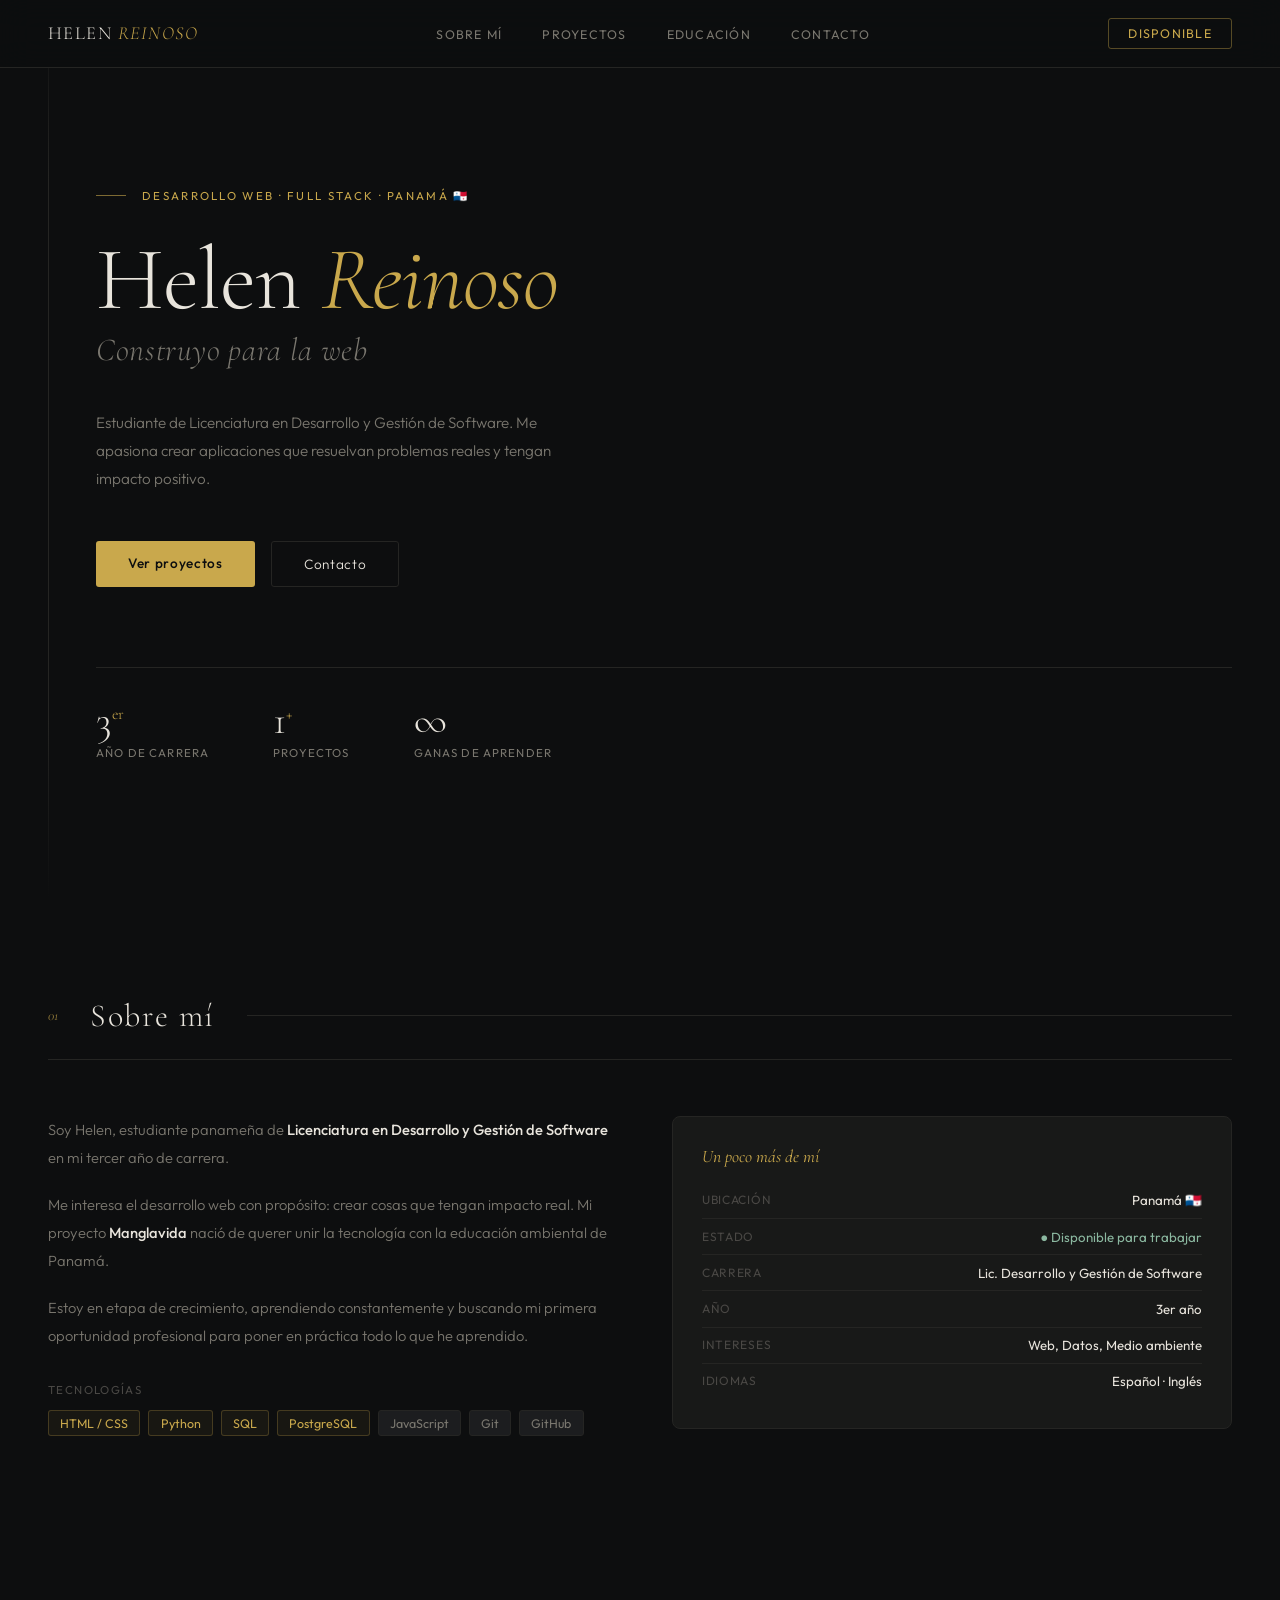
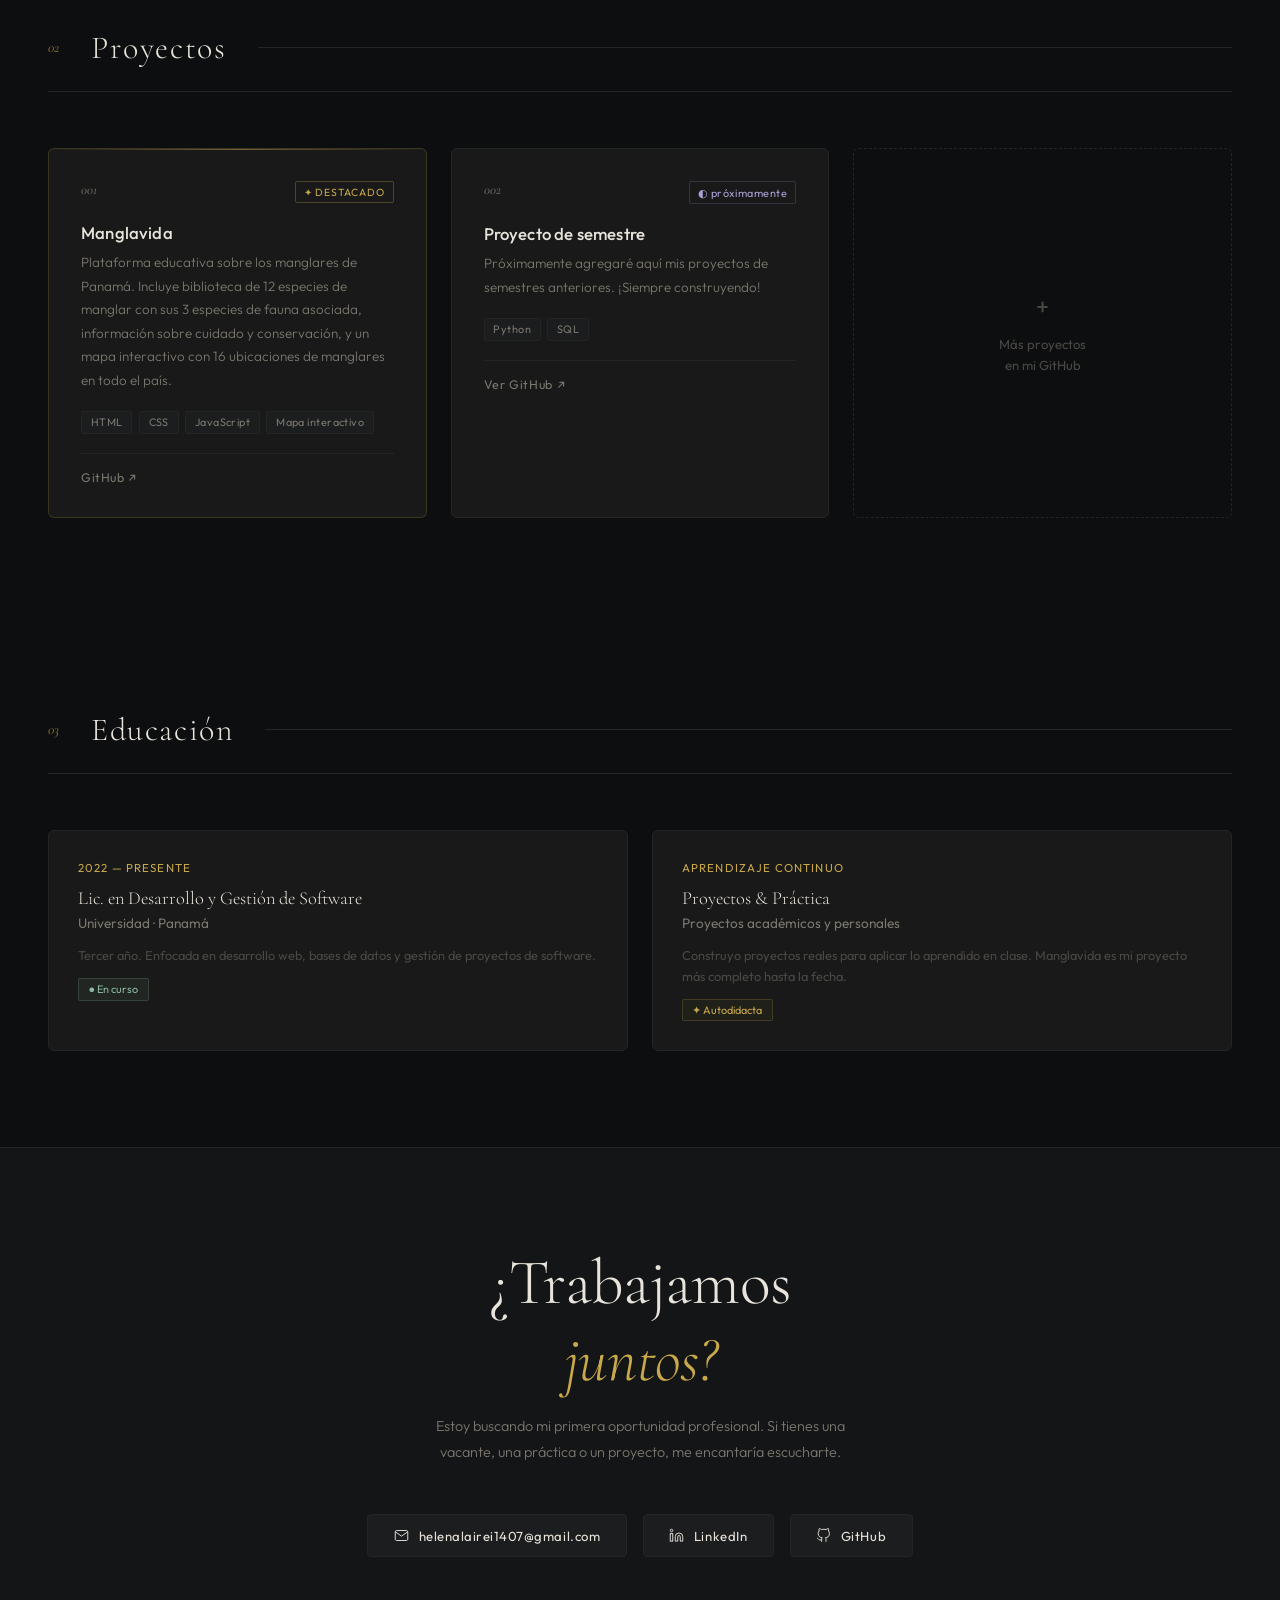
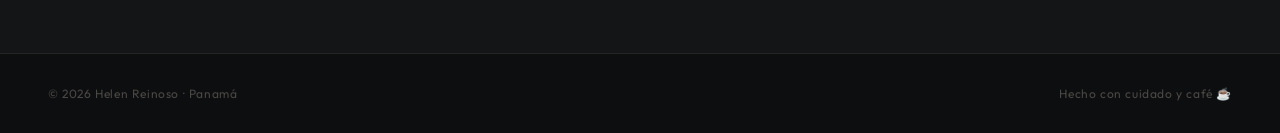
==== index.html @ e3400c65 "Rename Index.html to index.html" ====
<!DOCTYPE html>
<html lang="es">
<head>
<meta charset="UTF-8">
<meta name="viewport" content="width=device-width, initial-scale=1.0">
<title>Helen Reinoso · Dev Full Stack</title>
<meta name="description" content="Portafolio de Helen Reinoso, estudiante de Desarrollo y Gestión de Software en Panamá.">
<link href="https://fonts.googleapis.com/css2?family=Cormorant+Garamond:ital,wght@0,300;0,500;1,300;1,500&family=Outfit:wght@300;400;500&display=swap" rel="stylesheet">
<style>
*{margin:0;padding:0;box-sizing:border-box}
:root{
  --bg:#0d0e0f;--bg2:#141516;--bg3:#1c1d1f;
  --text:#e8e4dc;--muted:#7a776f;--soft:#4a4845;
  --accent:#c9a84c;--accent2:#8bb8a0;--accent3:#a89fd4;
  --border:#252523;--card:#181918;
}
html{scroll-behavior:smooth}
body{font-family:'Outfit',sans-serif;background:var(--bg);color:var(--text);overflow-x:hidden}

/* NAV */
nav{position:fixed;top:0;left:0;right:0;z-index:100;padding:1.1rem 3rem;display:flex;justify-content:space-between;align-items:center;background:rgba(13,14,15,0.92);backdrop-filter:blur(16px);border-bottom:1px solid var(--border)}
.logo{font-family:'Cormorant Garamond',serif;font-size:1.15rem;font-weight:300;letter-spacing:0.08em;text-transform:uppercase;color:var(--text)}
.logo em{font-style:italic;color:var(--accent)}
nav ul{list-style:none;display:flex;gap:2.5rem}
nav ul li a{color:var(--muted);text-decoration:none;font-size:0.78rem;letter-spacing:0.1em;text-transform:uppercase;transition:color 0.2s}
nav ul li a:hover{color:var(--accent)}
.nav-cta{background:transparent;color:var(--accent);padding:0.45rem 1.2rem;border-radius:3px;font-size:0.78rem;font-weight:400;cursor:pointer;border:1px solid rgba(201,168,76,0.4);font-family:'Outfit',sans-serif;transition:all 0.2s;letter-spacing:0.1em;text-transform:uppercase;text-decoration:none}
.nav-cta:hover{background:rgba(201,168,76,0.08);border-color:var(--accent)}

/* HERO */
.hero{min-height:100vh;display:flex;flex-direction:column;justify-content:center;padding:6rem 3rem 3rem;position:relative}
.hero-line{position:absolute;top:0;bottom:0;left:3rem;width:1px;background:linear-gradient(to bottom,transparent,var(--border) 20%,var(--border) 80%,transparent);pointer-events:none}
.hero-content{padding-left:3rem}
.hero-eyebrow{font-size:0.72rem;letter-spacing:0.2em;text-transform:uppercase;color:var(--accent);margin-bottom:2rem;display:flex;align-items:center;gap:1rem;opacity:0;animation:fadeUp 0.8s 0.2s forwards}
.hero-eyebrow::before{content:'';display:inline-block;width:30px;height:1px;background:var(--accent);opacity:0.6}
.hero h1{font-family:'Cormorant Garamond',serif;font-size:clamp(3.5rem,7vw,6rem);font-weight:300;line-height:1;letter-spacing:-0.01em;margin-bottom:0.3rem;opacity:0;animation:fadeUp 0.8s 0.35s forwards}
.hero h1 em{font-style:italic;color:var(--accent)}
.hero-subtitle{font-family:'Cormorant Garamond',serif;font-size:clamp(1.4rem,2.5vw,2rem);font-weight:300;font-style:italic;color:var(--muted);margin-bottom:2.5rem;letter-spacing:0.02em;opacity:0;animation:fadeUp 0.8s 0.5s forwards}
.hero-sub{font-size:0.95rem;color:var(--muted);line-height:1.85;max-width:500px;margin-bottom:3rem;font-weight:300;opacity:0;animation:fadeUp 0.8s 0.65s forwards}
.hero-actions{display:flex;gap:1rem;margin-bottom:5rem;opacity:0;animation:fadeUp 0.8s 0.8s forwards}
.btn-gold{background:var(--accent);color:var(--bg);padding:0.8rem 2rem;border-radius:3px;font-weight:500;cursor:pointer;border:none;font-family:'Outfit',sans-serif;font-size:0.85rem;letter-spacing:0.05em;transition:opacity 0.2s;text-decoration:none;display:inline-block}
.btn-gold:hover{opacity:0.85}
.btn-ghost{background:transparent;color:var(--text);padding:0.8rem 2rem;border-radius:3px;font-weight:300;cursor:pointer;border:1px solid var(--border);font-family:'Outfit',sans-serif;font-size:0.85rem;letter-spacing:0.05em;transition:border-color 0.2s;text-decoration:none;display:inline-block}
.btn-ghost:hover{border-color:var(--muted)}
.hero-stats{display:flex;gap:4rem;padding-top:2rem;border-top:1px solid var(--border);opacity:0;animation:fadeUp 0.8s 0.95s forwards}
.stat-num{font-family:'Cormorant Garamond',serif;font-size:2.5rem;font-weight:300;color:var(--text);line-height:1}
.stat-num sup{font-size:1rem;color:var(--accent)}
.stat-label{font-size:0.72rem;letter-spacing:0.1em;text-transform:uppercase;color:var(--muted);margin-top:0.3rem}

/* SECTIONS */
.section{padding:6rem 3rem}
.sec-header{display:flex;align-items:center;gap:2rem;margin-bottom:3.5rem;padding-bottom:1.5rem;border-bottom:1px solid var(--border)}
.sec-num{font-family:'Cormorant Garamond',serif;font-style:italic;font-size:0.9rem;color:var(--accent);opacity:0.7}
.sec-title{font-family:'Cormorant Garamond',serif;font-size:2rem;font-weight:300;letter-spacing:0.05em}
.sec-line{flex:1;height:1px;background:var(--border)}

/* ABOUT */
.about-grid{display:grid;grid-template-columns:1fr 1fr;gap:4rem;align-items:start}
.about-text{font-size:0.92rem;color:var(--muted);line-height:1.9;font-weight:300}
.about-text p{margin-bottom:1.2rem}
.about-text strong{color:var(--text);font-weight:500}
.skills-section{margin-top:2rem}
.skills-label{font-size:0.72rem;letter-spacing:0.12em;text-transform:uppercase;color:var(--soft);margin-bottom:0.8rem}
.skills-wrap{display:flex;flex-wrap:wrap;gap:0.5rem}
.sk{font-size:0.78rem;padding:0.3rem 0.7rem;background:var(--bg3);border:1px solid var(--border);border-radius:3px;color:var(--muted);transition:all 0.2s;cursor:default}
.sk:hover{border-color:rgba(201,168,76,0.3);color:var(--accent)}
.sk.main{border-color:rgba(201,168,76,0.25);color:var(--accent);background:rgba(201,168,76,0.06)}
.about-card{background:var(--card);border:1px solid var(--border);border-radius:8px;padding:1.8rem}
.about-card-title{font-family:'Cormorant Garamond',serif;font-size:1.1rem;font-style:italic;color:var(--accent);margin-bottom:1rem}
.about-detail{display:flex;justify-content:space-between;padding:0.6rem 0;border-bottom:1px solid var(--border);font-size:0.83rem}
.about-detail:last-child{border-bottom:none}
.about-detail span:first-child{color:var(--soft);font-size:0.75rem;letter-spacing:0.06em;text-transform:uppercase}
.about-detail span:last-child{color:var(--text)}

/* PROJECTS */
.projects-grid{display:grid;grid-template-columns:repeat(auto-fill,minmax(300px,1fr));gap:1.5rem}
.project-card{background:var(--card);border:1px solid var(--border);border-radius:6px;padding:2rem;transition:border-color 0.3s,transform 0.3s;cursor:pointer;position:relative;overflow:hidden}
.project-card::before{content:'';position:absolute;top:0;left:0;right:0;height:1px;background:linear-gradient(90deg,transparent,var(--accent),transparent);opacity:0;transition:opacity 0.3s}
.project-card:hover{border-color:rgba(201,168,76,0.25);transform:translateY(-4px)}
.project-card:hover::before{opacity:1}
.project-card.featured{border-color:rgba(201,168,76,0.2)}
.project-card.featured::before{opacity:0.5}
.pc-header{display:flex;justify-content:space-between;align-items:flex-start;margin-bottom:1.2rem}
.pc-num{font-family:'Cormorant Garamond',serif;font-style:italic;font-size:0.85rem;color:var(--muted)}
.pc-status-live{font-size:0.68rem;color:var(--accent2);letter-spacing:0.05em;padding:0.2rem 0.5rem;border:1px solid rgba(139,184,160,0.2);border-radius:2px}
.pc-status-wip{font-size:0.68rem;color:var(--accent3);letter-spacing:0.05em;padding:0.2rem 0.5rem;border:1px solid rgba(168,159,212,0.2);border-radius:2px}
.pc-featured-badge{font-size:0.65rem;color:var(--accent);letter-spacing:0.08em;text-transform:uppercase;padding:0.2rem 0.5rem;border:1px solid rgba(201,168,76,0.3);border-radius:2px}
.pc-title{font-size:1.05rem;font-weight:500;margin-bottom:0.5rem;letter-spacing:0.01em}
.pc-desc{font-size:0.84rem;color:var(--muted);line-height:1.75;margin-bottom:1.2rem;font-weight:300}
.pc-tech{display:flex;flex-wrap:wrap;gap:0.4rem;margin-bottom:1.2rem}
.pc-badge{font-size:0.68rem;padding:0.2rem 0.55rem;background:var(--bg3);border:1px solid var(--border);border-radius:2px;color:var(--muted);letter-spacing:0.04em}
.pc-links{display:flex;gap:1.2rem;padding-top:1rem;border-top:1px solid var(--border)}
.pc-link{font-size:0.78rem;color:var(--muted);text-decoration:none;letter-spacing:0.05em;transition:color 0.2s}
.pc-link:hover{color:var(--accent)}
.add-project{background:transparent;border:1px dashed var(--border);border-radius:6px;padding:2rem;display:flex;flex-direction:column;align-items:center;justify-content:center;gap:0.8rem;cursor:pointer;transition:border-color 0.3s;min-height:200px}
.add-project:hover{border-color:rgba(201,168,76,0.3)}
.add-icon{font-size:1.5rem;color:var(--soft)}
.add-text{font-size:0.82rem;color:var(--soft);text-align:center;line-height:1.6}

/* EDUCATION */
.edu-grid{display:grid;grid-template-columns:1fr 1fr;gap:1.5rem}
.edu-card{background:var(--card);border:1px solid var(--border);border-radius:6px;padding:1.8rem}
.edu-period{font-size:0.72rem;letter-spacing:0.1em;text-transform:uppercase;color:var(--accent);margin-bottom:0.8rem}
.edu-degree{font-family:'Cormorant Garamond',serif;font-size:1.15rem;font-weight:300;margin-bottom:0.3rem}
.edu-school{font-size:0.85rem;color:var(--muted);margin-bottom:0.8rem}
.edu-detail{font-size:0.8rem;color:var(--soft);line-height:1.6}
.edu-badge{display:inline-block;font-size:0.68rem;padding:0.2rem 0.6rem;background:rgba(139,184,160,0.08);border:1px solid rgba(139,184,160,0.2);border-radius:2px;color:var(--accent2);margin-top:0.8rem}

/* CONTACT */
.contact-section{background:var(--bg2);border-top:1px solid var(--border);padding:6rem 3rem;text-align:center}
.contact-title{font-family:'Cormorant Garamond',serif;font-size:clamp(2.5rem,5vw,4rem);font-weight:300;margin-bottom:1rem;letter-spacing:-0.01em}
.contact-title em{font-style:italic;color:var(--accent)}
.contact-sub{color:var(--muted);font-size:0.9rem;line-height:1.8;max-width:420px;margin:0 auto 3rem;font-weight:300}
.contact-links{display:flex;justify-content:center;gap:1rem;flex-wrap:wrap}
.contact-link{display:flex;align-items:center;gap:0.6rem;padding:0.8rem 1.6rem;background:var(--bg3);border:1px solid var(--border);border-radius:4px;color:var(--text);text-decoration:none;font-size:0.82rem;letter-spacing:0.04em;transition:border-color 0.2s,color 0.2s}
.contact-link:hover{border-color:rgba(201,168,76,0.3);color:var(--accent)}
.contact-link svg{width:15px;height:15px;flex-shrink:0}

footer{padding:2rem 3rem;display:flex;justify-content:space-between;align-items:center;border-top:1px solid var(--border)}
footer p{font-size:0.75rem;color:var(--soft);letter-spacing:0.05em}

/* ANIMATIONS */
@keyframes fadeUp{from{opacity:0;transform:translateY(18px)}to{opacity:1;transform:translateY(0)}}
.reveal{opacity:0;transform:translateY(20px);transition:opacity 0.7s ease,transform 0.7s ease}
.reveal.visible{opacity:1;transform:translateY(0)}

/* RESPONSIVE */
@media(max-width:768px){
  nav{padding:1rem 1.5rem}
  nav ul{display:none}
  .hero{padding:5rem 1.5rem 2rem}
  .hero-content{padding-left:1.5rem}
  .hero-line{left:1.5rem}
  .hero-stats{gap:2rem}
  .section{padding:4rem 1.5rem}
  .about-grid,.edu-grid{grid-template-columns:1fr}
  .contact-section{padding:4rem 1.5rem}
  footer{padding:1.5rem;flex-direction:column;gap:0.5rem;text-align:center}
}
</style>
</head>
<body>

<nav>
  <div class="logo">Helen <em>Reinoso</em></div>
  <ul>
    <li><a href="#sobre-mi">Sobre mí</a></li>
    <li><a href="#proyectos">Proyectos</a></li>
    <li><a href="#educacion">Educación</a></li>
    <li><a href="#contacto">Contacto</a></li>
  </ul>
  <a class="nav-cta" href="mailto:helenalairei1407@gmail.com">Disponible</a>
</nav>

<!-- HERO -->
<section class="hero" id="inicio">
  <div class="hero-line"></div>
  <div class="hero-content">
    <div class="hero-eyebrow">Desarrollo Web · Full Stack · Panamá 🇵🇦</div>
    <h1>Helen <em>Reinoso</em></h1>
    <div class="hero-subtitle">Construyo para la web</div>
    <p class="hero-sub">Estudiante de Licenciatura en Desarrollo y Gestión de Software. Me apasiona crear aplicaciones que resuelvan problemas reales y tengan impacto positivo.</p>
    <div class="hero-actions">
      <a class="btn-gold" href="#proyectos">Ver proyectos</a>
      <a class="btn-ghost" href="#contacto">Contacto</a>
    </div>
    <div class="hero-stats">
      <div><div class="stat-num">3<sup>er</sup></div><div class="stat-label">Año de carrera</div></div>
      <div><div class="stat-num">1<sup>+</sup></div><div class="stat-label">Proyectos</div></div>
      <div><div class="stat-num">∞</div><div class="stat-label">Ganas de aprender</div></div>
    </div>
  </div>
</section>

<!-- SOBRE MÍ -->
<section class="section" id="sobre-mi">
  <div class="sec-header reveal">
    <span class="sec-num">01</span>
    <h2 class="sec-title">Sobre mí</h2>
    <div class="sec-line"></div>
  </div>
  <div class="about-grid reveal">
    <div>
      <div class="about-text">
        <p>Soy Helen, estudiante panameña de <strong>Licenciatura en Desarrollo y Gestión de Software</strong> en mi tercer año de carrera.</p>
        <p>Me interesa el desarrollo web con propósito: crear cosas que tengan impacto real. Mi proyecto <strong>Manglavida</strong> nació de querer unir la tecnología con la educación ambiental de Panamá.</p>
        <p>Estoy en etapa de crecimiento, aprendiendo constantemente y buscando mi primera oportunidad profesional para poner en práctica todo lo que he aprendido.</p>
      </div>
      <div class="skills-section">
        <div class="skills-label">Tecnologías</div>
        <div class="skills-wrap">
          <span class="sk main">HTML / CSS</span>
          <span class="sk main">Python</span>
          <span class="sk main">SQL</span>
          <span class="sk main">PostgreSQL</span>
          <span class="sk">JavaScript</span>
          <span class="sk">Git</span>
          <span class="sk">GitHub</span>
        </div>
      </div>
    </div>
    <div class="about-card">
      <div class="about-card-title">Un poco más de mí</div>
      <div class="about-detail">
        <span>Ubicación</span>
        <span>Panamá 🇵🇦</span>
      </div>
      <div class="about-detail">
        <span>Estado</span>
        <span style="color:var(--accent2)">● Disponible para trabajar</span>
      </div>
      <div class="about-detail">
        <span>Carrera</span>
        <span>Lic. Desarrollo y Gestión de Software</span>
      </div>
      <div class="about-detail">
        <span>Año</span>
        <span>3er año</span>
      </div>
      <div class="about-detail">
        <span>Intereses</span>
        <span>Web, Datos, Medio ambiente</span>
      </div>
      <div class="about-detail">
        <span>Idiomas</span>
        <span>Español · Inglés</span>
      </div>
    </div>
  </div>
</section>

<!-- PROYECTOS -->
<section class="section" id="proyectos">
  <div class="sec-header reveal">
    <span class="sec-num">02</span>
    <h2 class="sec-title">Proyectos</h2>
    <div class="sec-line"></div>
  </div>
  <div class="projects-grid">

    <!-- MANGLAVIDA -->
    <div class="project-card featured reveal">
      <div class="pc-header">
        <span class="pc-num">001</span>
        <span class="pc-featured-badge">✦ destacado</span>
      </div>
      <div class="pc-title">Manglavida</div>
      <div class="pc-desc">Plataforma educativa sobre los manglares de Panamá. Incluye biblioteca de 12 especies de manglar con sus 3 especies de fauna asociada, información sobre cuidado y conservación, y un mapa interactivo con 16 ubicaciones de manglares en todo el país.</div>
      <div class="pc-tech">
        <span class="pc-badge">HTML</span>
        <span class="pc-badge">CSS</span>
        <span class="pc-badge">JavaScript</span>
        <span class="pc-badge">Mapa interactivo</span>
      </div>
      <div class="pc-links">
        <a class="pc-link" href="https://github.com/Helen-Reinoso" target="_blank">GitHub ↗</a>
        <!-- Cuando subas el proyecto, agrega el link aquí: -->
        <!-- <a class="pc-link" href="https://helen-reinoso.github.io/manglavida" target="_blank">Ver proyecto ↗</a> -->
      </div>
    </div>

    <!-- PLACEHOLDER PROYECTOS SEMESTRES ANTERIORES -->
    <div class="project-card reveal">
      <div class="pc-header">
        <span class="pc-num">002</span>
        <span class="pc-status-wip">◐ próximamente</span>
      </div>
      <div class="pc-title">Proyecto de semestre</div>
      <div class="pc-desc">Próximamente agregaré aquí mis proyectos de semestres anteriores. ¡Siempre construyendo!</div>
      <div class="pc-tech">
        <span class="pc-badge">Python</span>
        <span class="pc-badge">SQL</span>
      </div>
      <div class="pc-links">
        <a class="pc-link" href="https://github.com/Helen-Reinoso" target="_blank">Ver GitHub ↗</a>
      </div>
    </div>

    <!-- AGREGAR MÁS -->
    <div class="add-project reveal" onclick="window.open('https://github.com/Helen-Reinoso','_blank')">
      <div class="add-icon">+</div>
      <div class="add-text">Más proyectos<br>en mi GitHub</div>
    </div>

  </div>
</section>

<!-- EDUCACIÓN -->
<section class="section" id="educacion">
  <div class="sec-header reveal">
    <span class="sec-num">03</span>
    <h2 class="sec-title">Educación</h2>
    <div class="sec-line"></div>
  </div>
  <div class="edu-grid reveal">
    <div class="edu-card">
      <div class="edu-period">2022 — Presente</div>
      <div class="edu-degree">Lic. en Desarrollo y Gestión de Software</div>
      <div class="edu-school">Universidad · Panamá</div>
      <div class="edu-detail">Tercer año. Enfocada en desarrollo web, bases de datos y gestión de proyectos de software.</div>
      <div class="edu-badge">● En curso</div>
    </div>
    <div class="edu-card">
      <div class="edu-period">Aprendizaje continuo</div>
      <div class="edu-degree">Proyectos & Práctica</div>
      <div class="edu-school">Proyectos académicos y personales</div>
      <div class="edu-detail">Construyo proyectos reales para aplicar lo aprendido en clase. Manglavida es mi proyecto más completo hasta la fecha.</div>
      <div class="edu-badge" style="border-color:rgba(201,168,76,0.2);color:var(--accent);background:rgba(201,168,76,0.05)">✦ Autodidacta</div>
    </div>
  </div>
</section>

<!-- CONTACTO -->
<section class="contact-section" id="contacto">
  <h2 class="contact-title reveal">¿Trabajamos<br><em>juntos?</em></h2>
  <p class="contact-sub reveal">Estoy buscando mi primera oportunidad profesional. Si tienes una vacante, una práctica o un proyecto, me encantaría escucharte.</p>
  <div class="contact-links reveal">
    <a class="contact-link" href="mailto:helenalairei1407@gmail.com">
      <svg viewBox="0 0 24 24" fill="none" stroke="currentColor" stroke-width="1.5"><path d="M4 4h16c1.1 0 2 .9 2 2v12c0 1.1-.9 2-2 2H4c-1.1 0-2-.9-2-2V6c0-1.1.9-2 2-2z"/><polyline points="22,6 12,13 2,6"/></svg>
      helenalairei1407@gmail.com
    </a>
    <a class="contact-link" href="https://linkedin.com/in/helen-reinoso" target="_blank">
      <svg viewBox="0 0 24 24" fill="none" stroke="currentColor" stroke-width="1.5"><path d="M16 8a6 6 0 0 1 6 6v7h-4v-7a2 2 0 0 0-2-2 2 2 0 0 0-2 2v7h-4v-7a6 6 0 0 1 6-6z"/><rect x="2" y="9" width="4" height="12"/><circle cx="4" cy="4" r="2"/></svg>
      LinkedIn
    </a>
    <a class="contact-link" href="https://github.com/Helen-Reinoso" target="_blank">
      <svg viewBox="0 0 24 24" fill="none" stroke="currentColor" stroke-width="1.5"><path d="M9 19c-5 1.5-5-2.5-7-3m14 6v-3.87a3.37 3.37 0 0 0-.94-2.61c3.14-.35 6.44-1.54 6.44-7A5.44 5.44 0 0 0 20 4.77 5.07 5.07 0 0 0 19.91 1S18.73.65 16 2.48a13.38 13.38 0 0 0-7 0C6.27.65 5.09 1 5.09 1A5.07 5.07 0 0 0 5 4.77a5.44 5.44 0 0 0-1.5 3.78c0 5.42 3.3 6.61 6.44 7A3.37 3.37 0 0 0 9 18.13V22"/></svg>
      GitHub
    </a>
  </div>
</section>

<footer>
  <p>© 2026 Helen Reinoso · Panamá</p>
  <p>Hecho con cuidado y café ☕</p>
</footer>

<script>
const obs = new IntersectionObserver(entries => {
  entries.forEach(e => { if(e.isIntersecting){ e.target.classList.add('visible'); obs.unobserve(e.target); }});
}, {threshold:0.12});
document.querySelectorAll('.reveal').forEach(el => obs.observe(el));
</script>
</body>
</html>
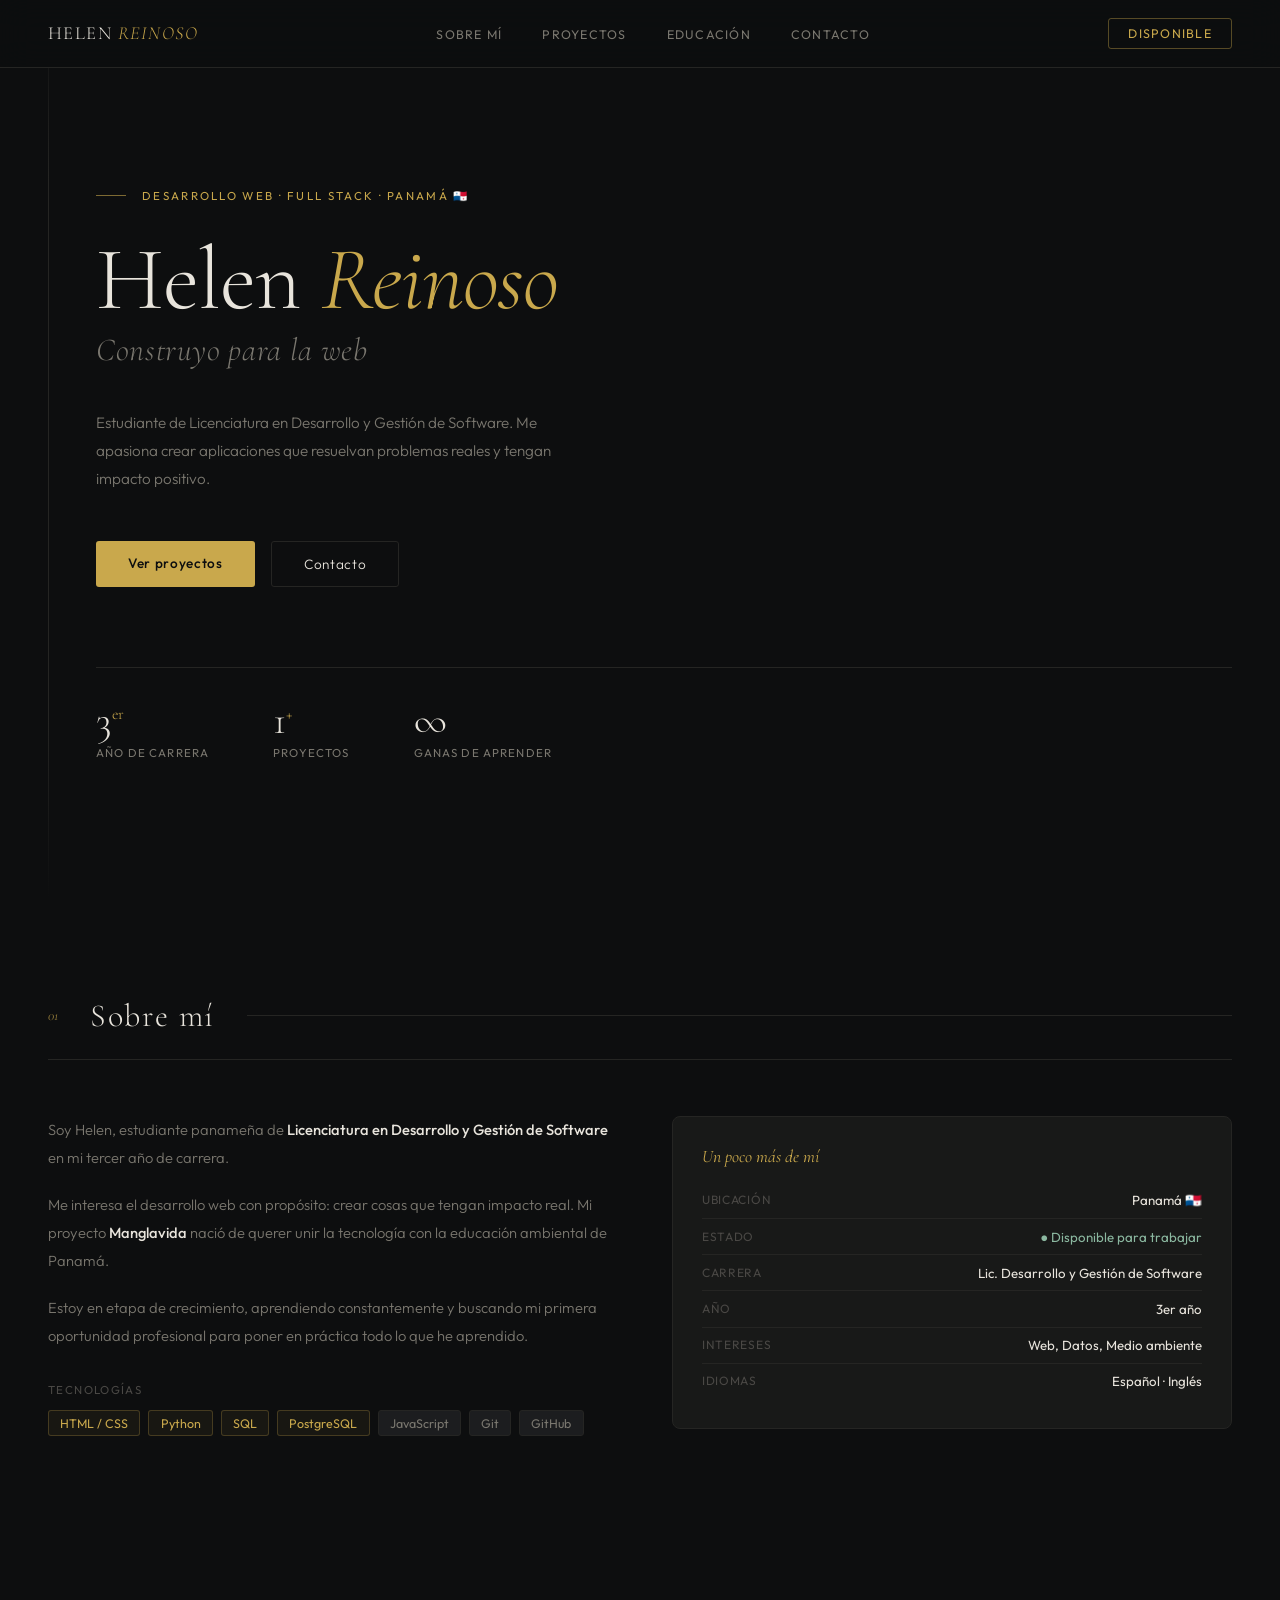
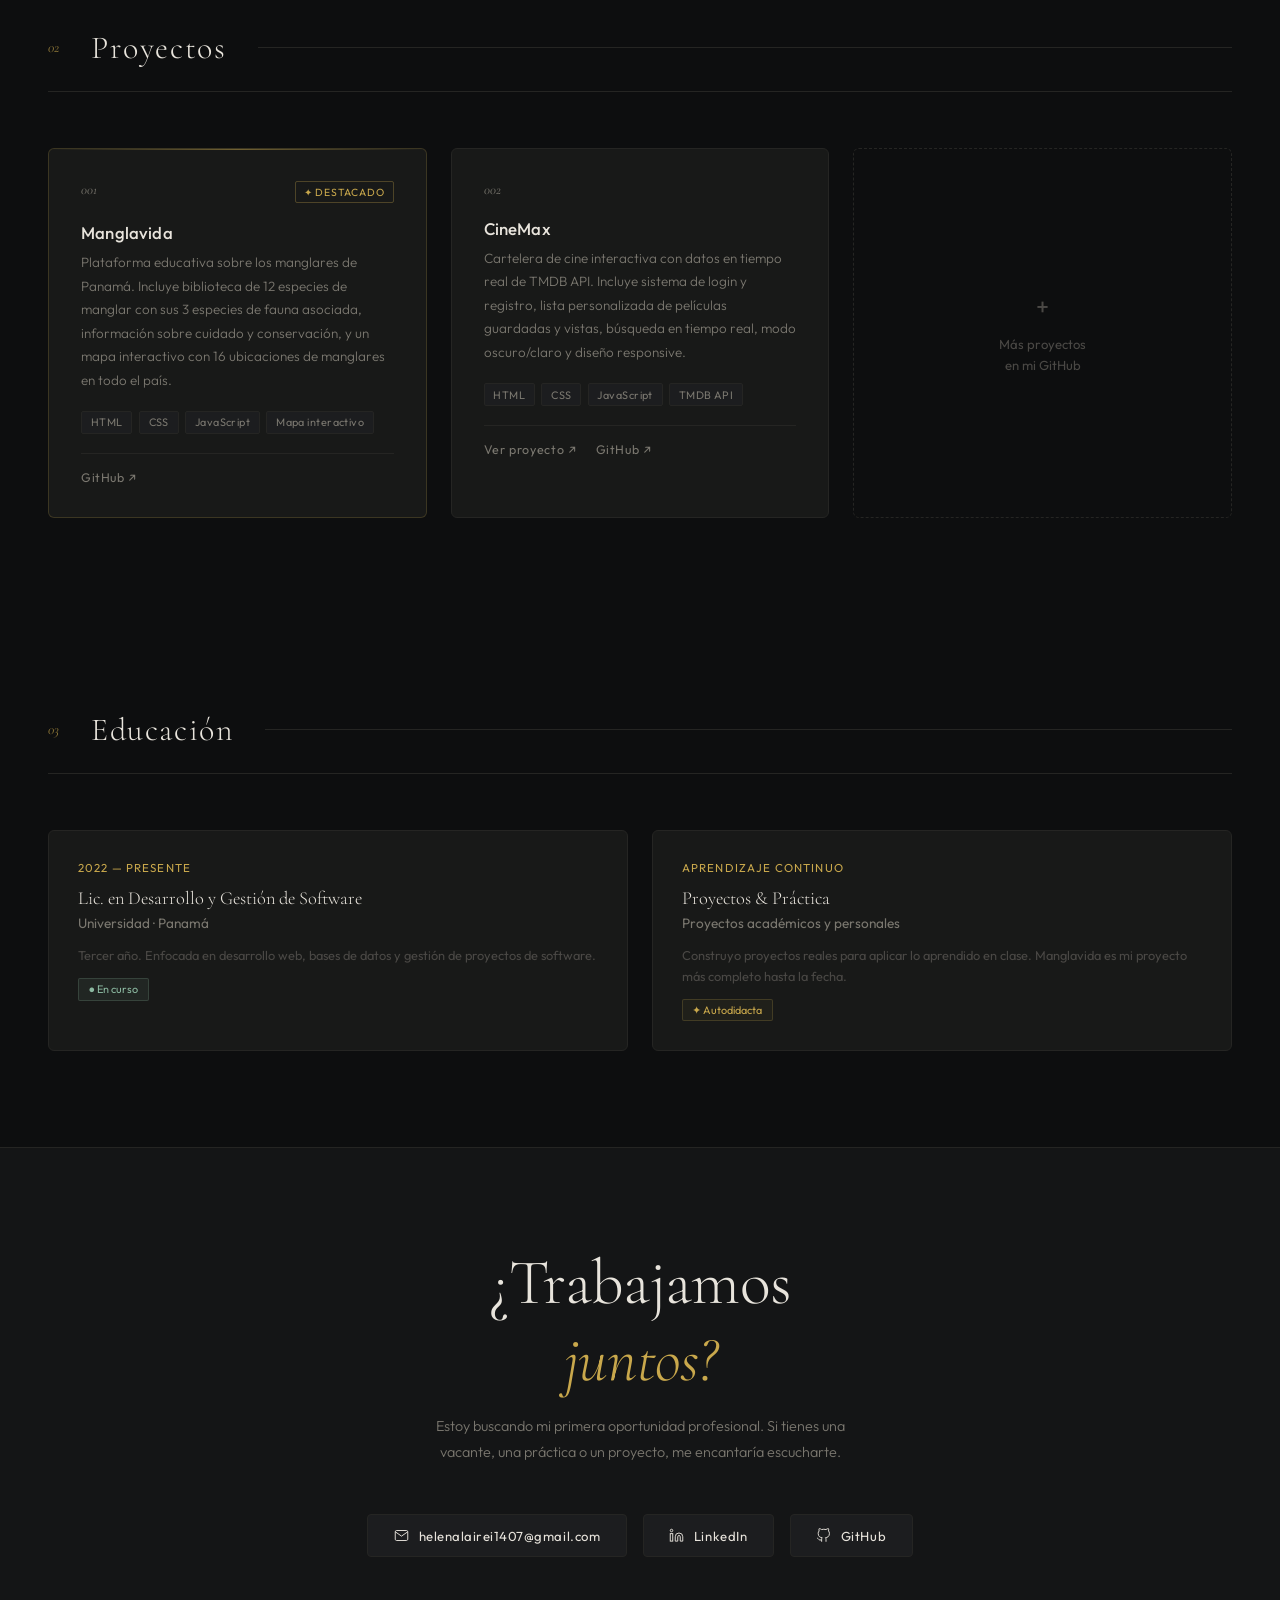
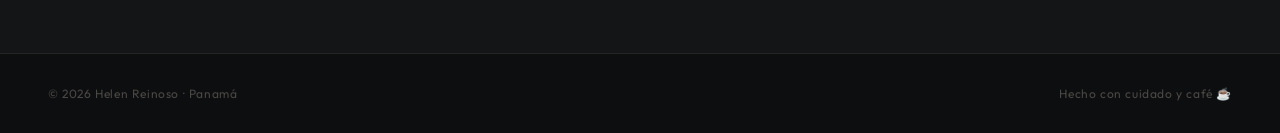
==== commit 45d7fc1d: "Agregue cartelera" ====
--- a/index.html
+++ b/index.html
@@ -253,28 +253,28 @@
         <span class="pc-badge">Mapa interactivo</span>
       </div>
       <div class="pc-links">
-        <a class="pc-link" href="https://github.com/Helen-Reinoso" target="_blank">GitHub ↗</a>
-        <!-- Cuando subas el proyecto, agrega el link aquí: -->
-        <!-- <a class="pc-link" href="https://helen-reinoso.github.io/manglavida" target="_blank">Ver proyecto ↗</a> -->
-      </div>
-    </div>
-
-    <!-- PLACEHOLDER PROYECTOS SEMESTRES ANTERIORES -->
+         <a class="pc-link" href="https://helen-reinoso.github.io/Manglavida/" target="_blank">GitHub ↗</a>
+      </div>
+    </div>
+
+    <!-- Cartelera -->
     <div class="project-card reveal">
-      <div class="pc-header">
-        <span class="pc-num">002</span>
-        <span class="pc-status-wip">◐ próximamente</span>
-      </div>
-      <div class="pc-title">Proyecto de semestre</div>
-      <div class="pc-desc">Próximamente agregaré aquí mis proyectos de semestres anteriores. ¡Siempre construyendo!</div>
-      <div class="pc-tech">
-        <span class="pc-badge">Python</span>
-        <span class="pc-badge">SQL</span>
-      </div>
-      <div class="pc-links">
-        <a class="pc-link" href="https://github.com/Helen-Reinoso" target="_blank">Ver GitHub ↗</a>
-      </div>
-    </div>
+  <div class="pc-header">
+    <span class="pc-num">002</span>
+  </div>
+  <div class="pc-title">CineMax</div>
+  <div class="pc-desc">Cartelera de cine interactiva con datos en tiempo real de TMDB API. Incluye sistema de login y registro, lista personalizada de películas guardadas y vistas, búsqueda en tiempo real, modo oscuro/claro y diseño responsive.</div>
+  <div class="pc-tech">
+    <span class="pc-badge">HTML</span>
+    <span class="pc-badge">CSS</span>
+    <span class="pc-badge">JavaScript</span>
+    <span class="pc-badge">TMDB API</span>
+  </div>
+  <div class="pc-links">
+    <a class="pc-link" href="https://helen-reinoso.github.io/Cartelera/" target="_blank">Ver proyecto ↗</a>
+    <a class="pc-link" href="https://github.com/Helen-Reinoso/Cartelera/" target="_blank">GitHub ↗</a>
+  </div>
+</div>
 
     <!-- AGREGAR MÁS -->
     <div class="add-project reveal" onclick="window.open('https://github.com/Helen-Reinoso','_blank')">
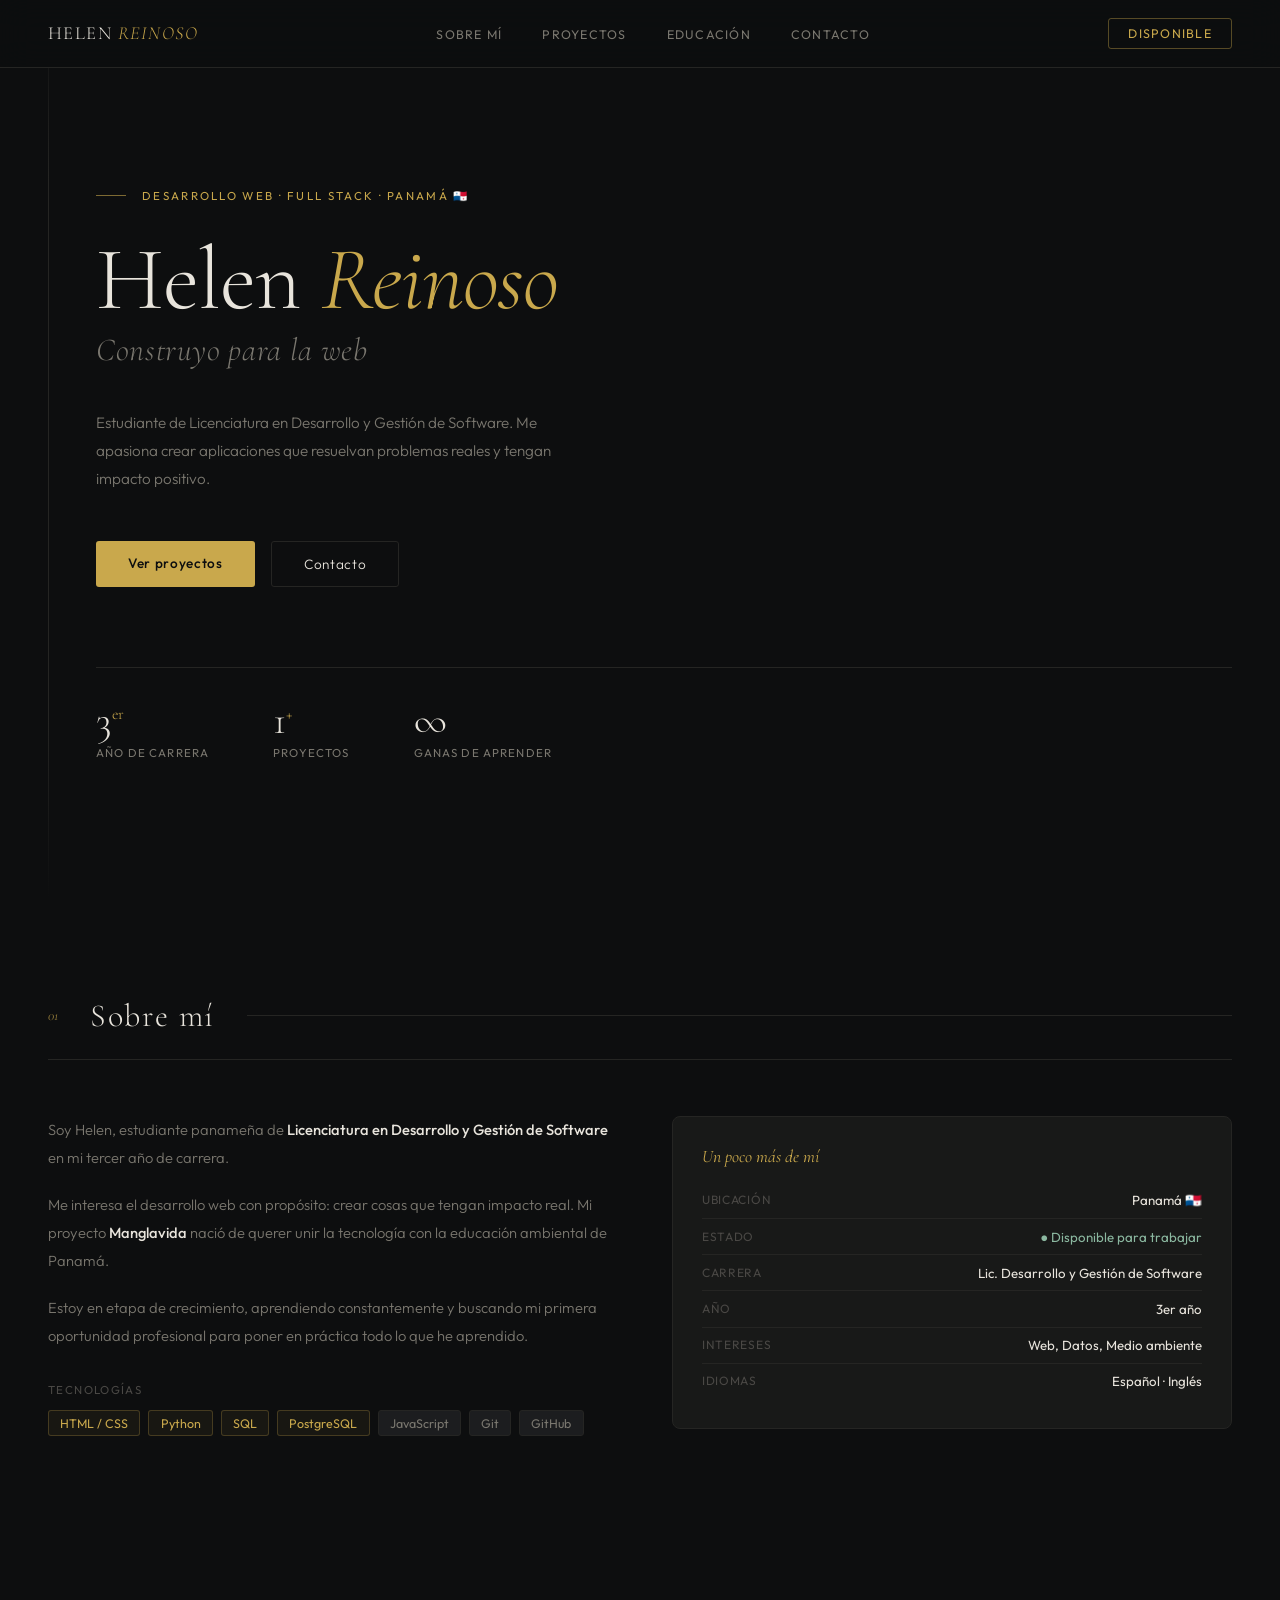
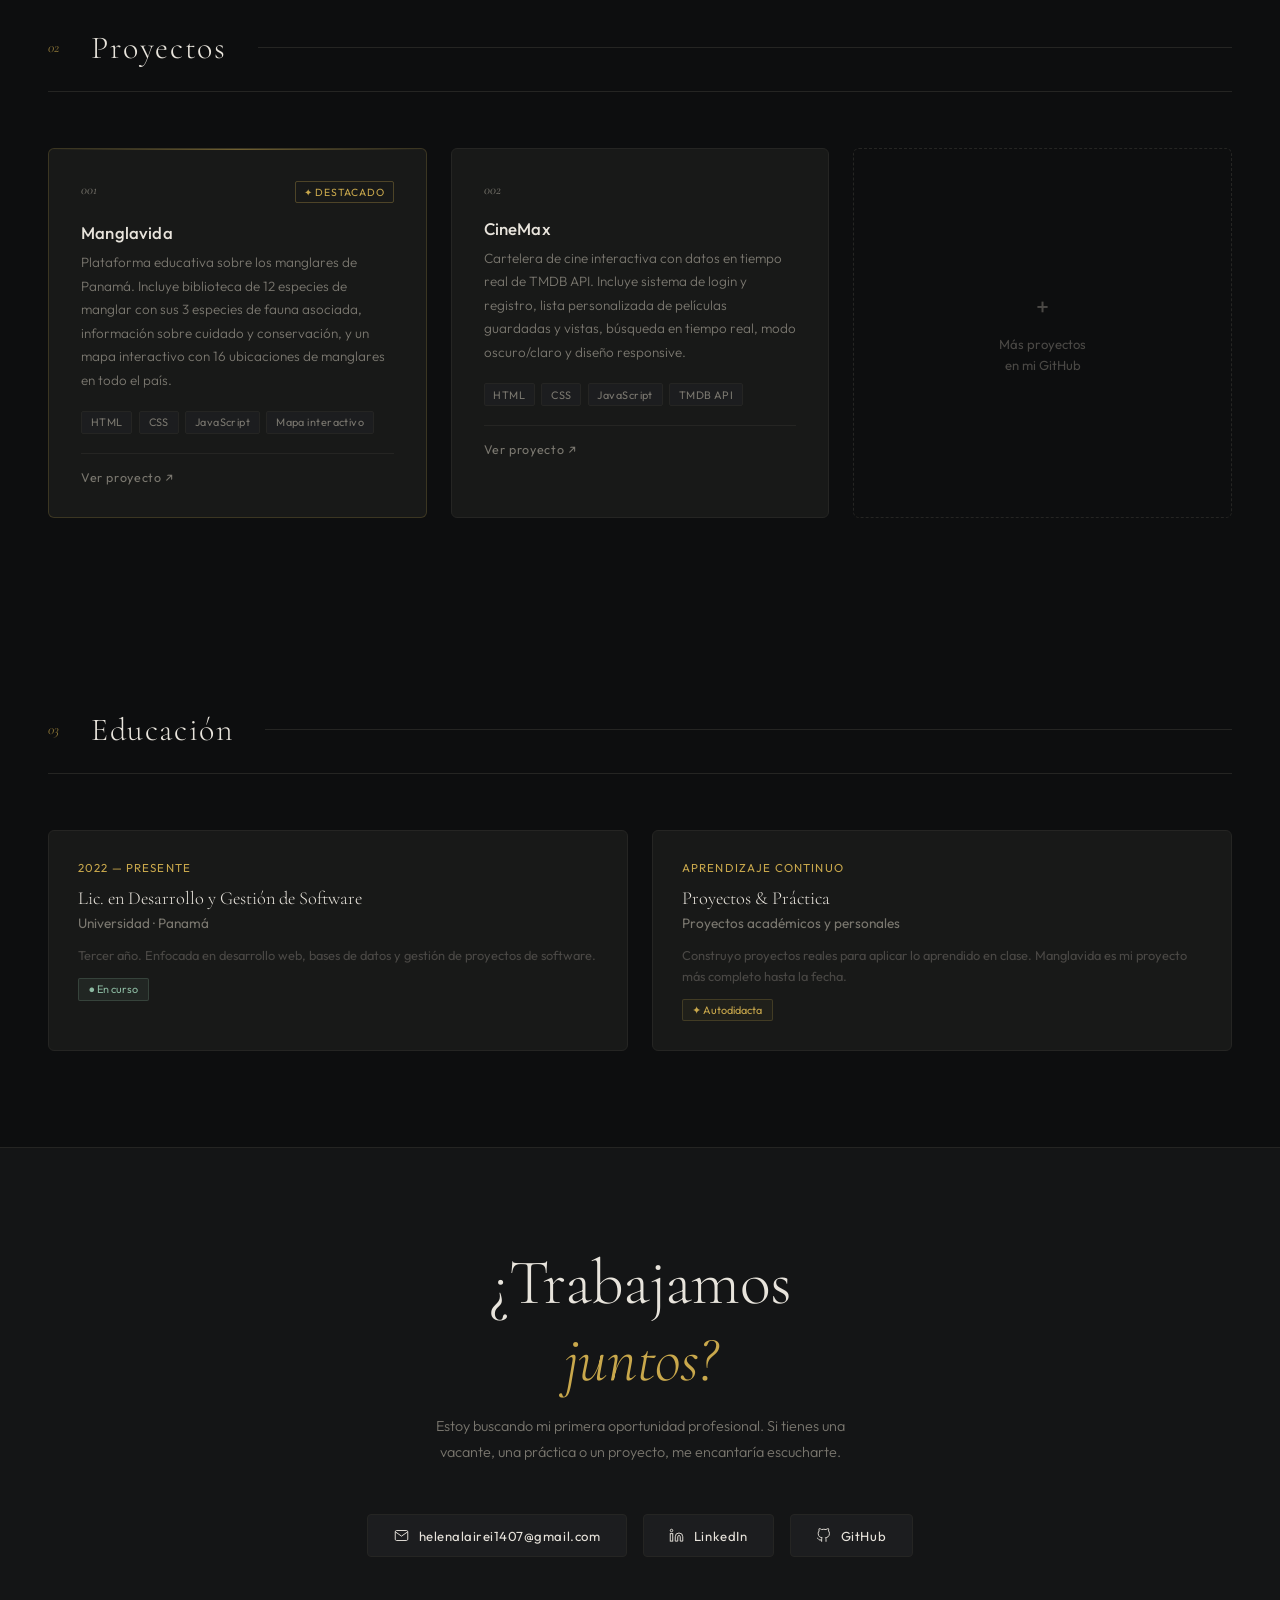
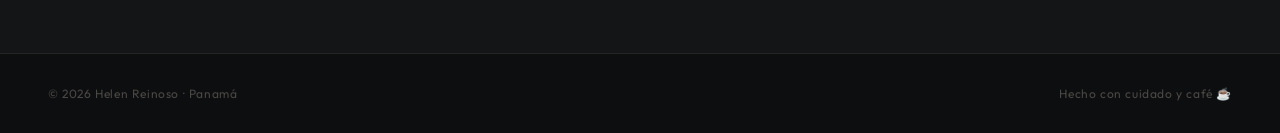
==== commit 9075803e: "Update index.html" ====
--- a/index.html
+++ b/index.html
@@ -253,7 +253,7 @@
         <span class="pc-badge">Mapa interactivo</span>
       </div>
       <div class="pc-links">
-         <a class="pc-link" href="https://helen-reinoso.github.io/Manglavida/" target="_blank">GitHub ↗</a>
+         <a class="pc-link" href="https://helen-reinoso.github.io/Manglavida/" target="_blank">Ver proyecto ↗</a>
       </div>
     </div>
 
@@ -272,7 +272,6 @@
   </div>
   <div class="pc-links">
     <a class="pc-link" href="https://helen-reinoso.github.io/Cartelera/" target="_blank">Ver proyecto ↗</a>
-    <a class="pc-link" href="https://github.com/Helen-Reinoso/Cartelera/" target="_blank">GitHub ↗</a>
   </div>
 </div>
 
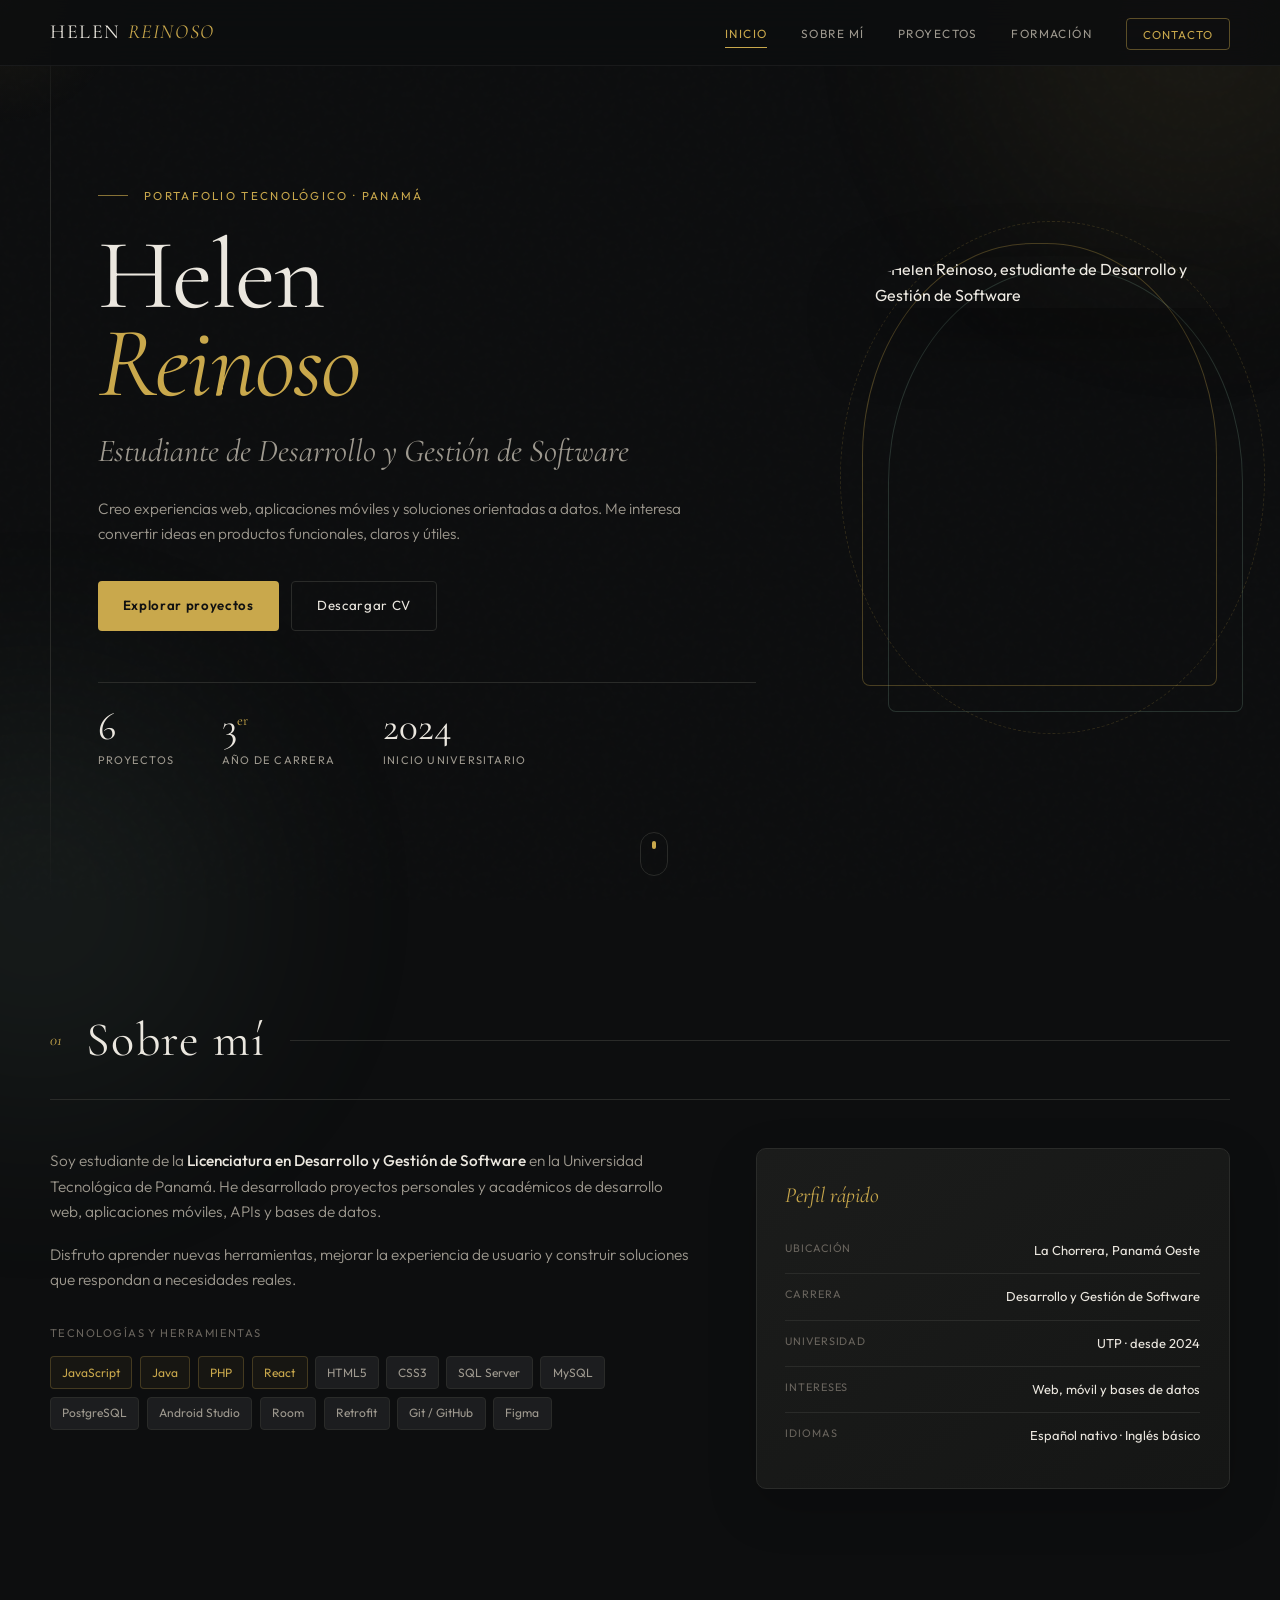
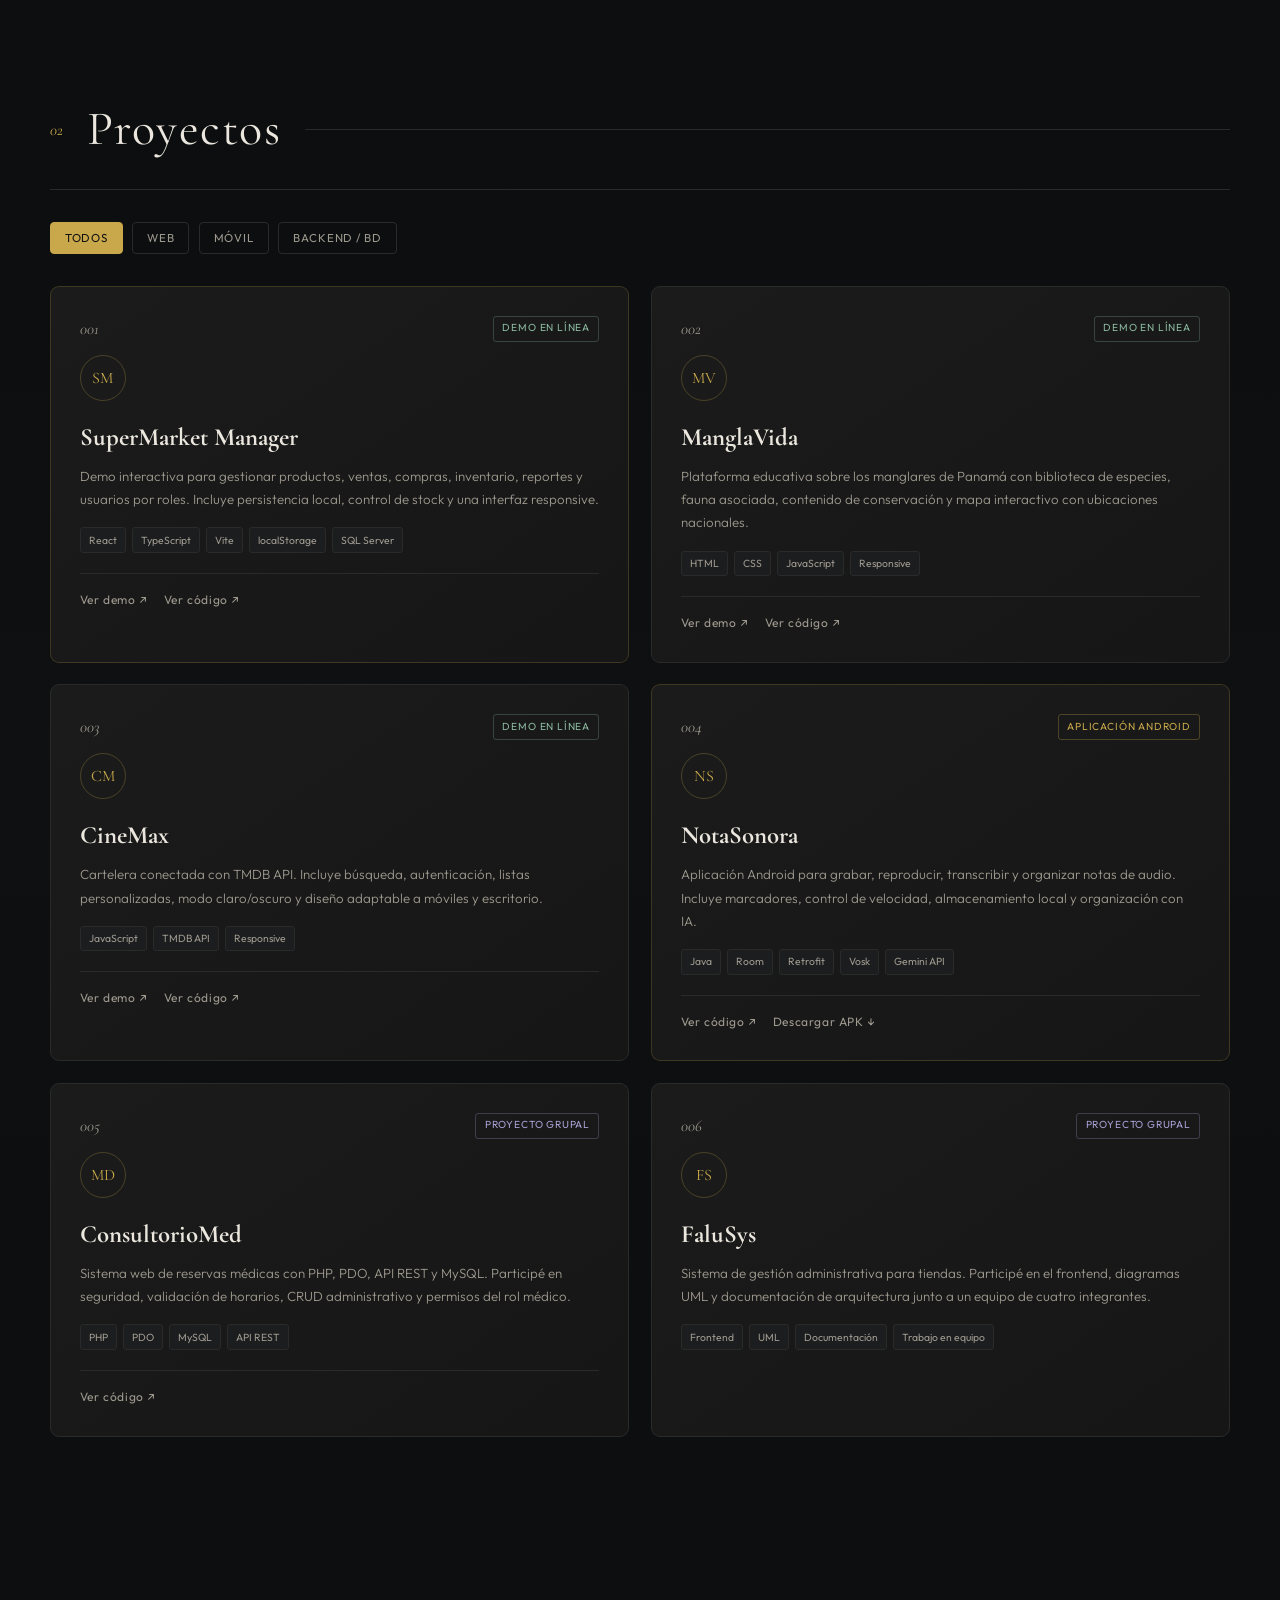
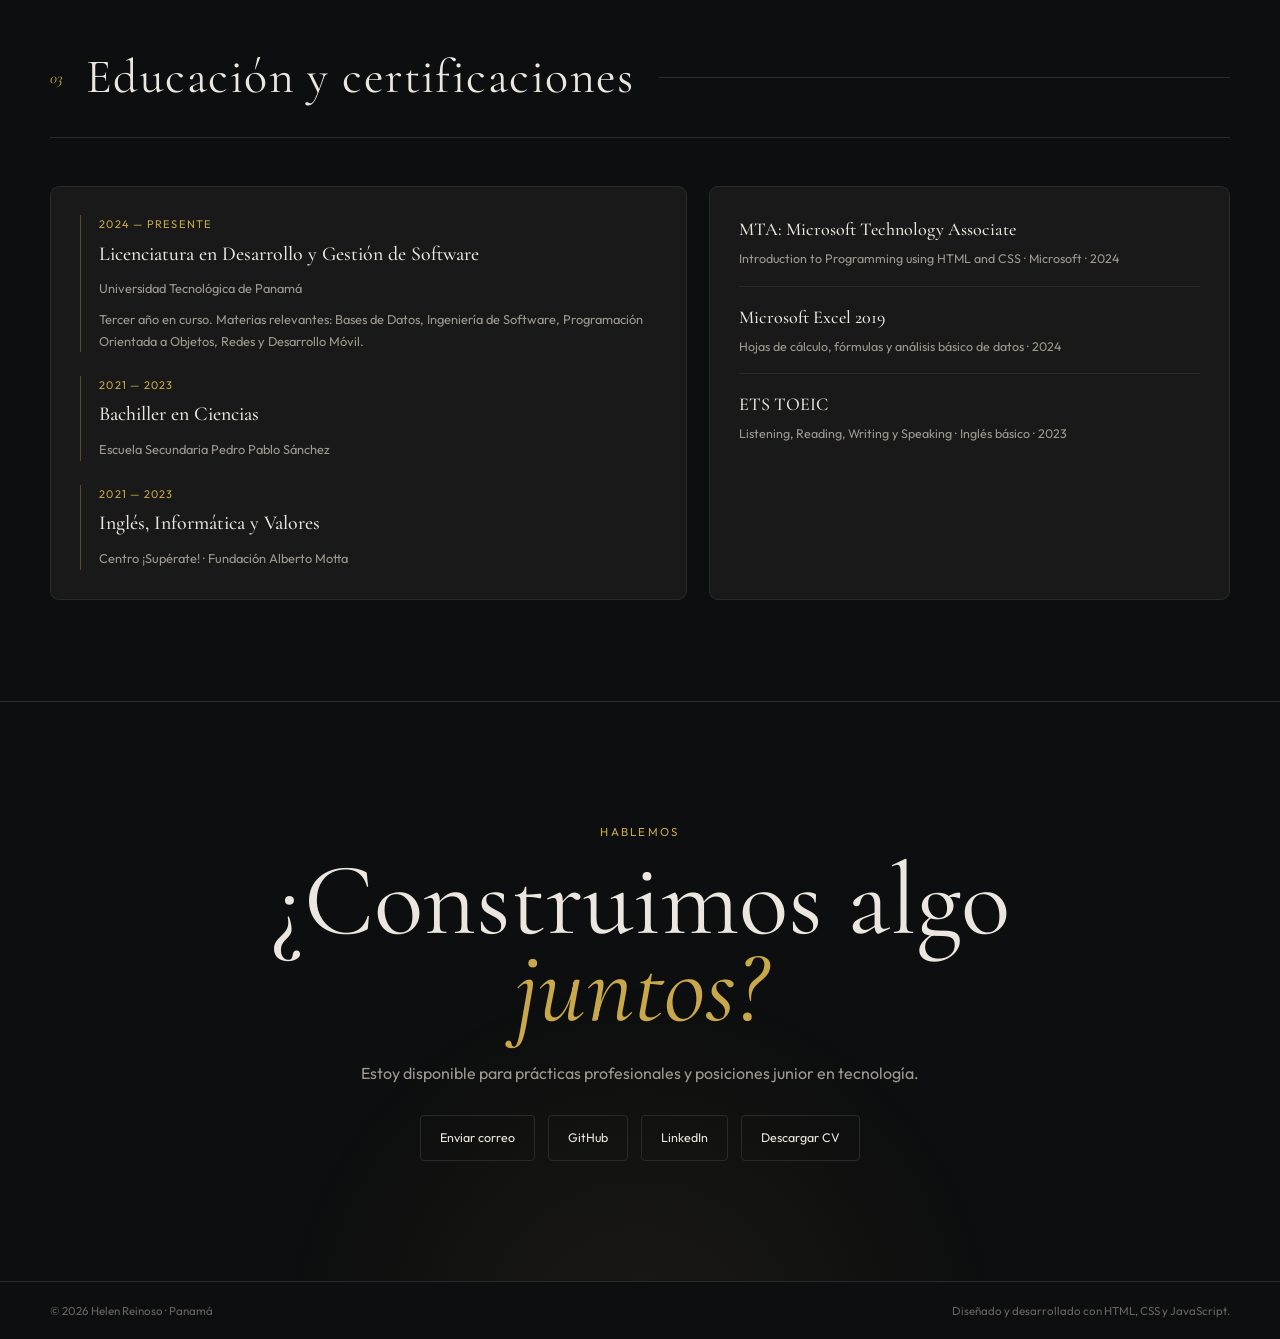
==== commit de584081: "Add files via upload" ====
--- a/index.html
+++ b/index.html
@@ -1,344 +1,216 @@
-<!DOCTYPE html>
-<html lang="es">
-<head>
-<meta charset="UTF-8">
-<meta name="viewport" content="width=device-width, initial-scale=1.0">
-<title>Helen Reinoso · Dev Full Stack</title>
-<meta name="description" content="Portafolio de Helen Reinoso, estudiante de Desarrollo y Gestión de Software en Panamá.">
-<link href="https://fonts.googleapis.com/css2?family=Cormorant+Garamond:ital,wght@0,300;0,500;1,300;1,500&family=Outfit:wght@300;400;500&display=swap" rel="stylesheet">
-<style>
-*{margin:0;padding:0;box-sizing:border-box}
-:root{
-  --bg:#0d0e0f;--bg2:#141516;--bg3:#1c1d1f;
-  --text:#e8e4dc;--muted:#7a776f;--soft:#4a4845;
-  --accent:#c9a84c;--accent2:#8bb8a0;--accent3:#a89fd4;
-  --border:#252523;--card:#181918;
-}
-html{scroll-behavior:smooth}
-body{font-family:'Outfit',sans-serif;background:var(--bg);color:var(--text);overflow-x:hidden}
-
-/* NAV */
-nav{position:fixed;top:0;left:0;right:0;z-index:100;padding:1.1rem 3rem;display:flex;justify-content:space-between;align-items:center;background:rgba(13,14,15,0.92);backdrop-filter:blur(16px);border-bottom:1px solid var(--border)}
-.logo{font-family:'Cormorant Garamond',serif;font-size:1.15rem;font-weight:300;letter-spacing:0.08em;text-transform:uppercase;color:var(--text)}
-.logo em{font-style:italic;color:var(--accent)}
-nav ul{list-style:none;display:flex;gap:2.5rem}
-nav ul li a{color:var(--muted);text-decoration:none;font-size:0.78rem;letter-spacing:0.1em;text-transform:uppercase;transition:color 0.2s}
-nav ul li a:hover{color:var(--accent)}
-.nav-cta{background:transparent;color:var(--accent);padding:0.45rem 1.2rem;border-radius:3px;font-size:0.78rem;font-weight:400;cursor:pointer;border:1px solid rgba(201,168,76,0.4);font-family:'Outfit',sans-serif;transition:all 0.2s;letter-spacing:0.1em;text-transform:uppercase;text-decoration:none}
-.nav-cta:hover{background:rgba(201,168,76,0.08);border-color:var(--accent)}
-
-/* HERO */
-.hero{min-height:100vh;display:flex;flex-direction:column;justify-content:center;padding:6rem 3rem 3rem;position:relative}
-.hero-line{position:absolute;top:0;bottom:0;left:3rem;width:1px;background:linear-gradient(to bottom,transparent,var(--border) 20%,var(--border) 80%,transparent);pointer-events:none}
-.hero-content{padding-left:3rem}
-.hero-eyebrow{font-size:0.72rem;letter-spacing:0.2em;text-transform:uppercase;color:var(--accent);margin-bottom:2rem;display:flex;align-items:center;gap:1rem;opacity:0;animation:fadeUp 0.8s 0.2s forwards}
-.hero-eyebrow::before{content:'';display:inline-block;width:30px;height:1px;background:var(--accent);opacity:0.6}
-.hero h1{font-family:'Cormorant Garamond',serif;font-size:clamp(3.5rem,7vw,6rem);font-weight:300;line-height:1;letter-spacing:-0.01em;margin-bottom:0.3rem;opacity:0;animation:fadeUp 0.8s 0.35s forwards}
-.hero h1 em{font-style:italic;color:var(--accent)}
-.hero-subtitle{font-family:'Cormorant Garamond',serif;font-size:clamp(1.4rem,2.5vw,2rem);font-weight:300;font-style:italic;color:var(--muted);margin-bottom:2.5rem;letter-spacing:0.02em;opacity:0;animation:fadeUp 0.8s 0.5s forwards}
-.hero-sub{font-size:0.95rem;color:var(--muted);line-height:1.85;max-width:500px;margin-bottom:3rem;font-weight:300;opacity:0;animation:fadeUp 0.8s 0.65s forwards}
-.hero-actions{display:flex;gap:1rem;margin-bottom:5rem;opacity:0;animation:fadeUp 0.8s 0.8s forwards}
-.btn-gold{background:var(--accent);color:var(--bg);padding:0.8rem 2rem;border-radius:3px;font-weight:500;cursor:pointer;border:none;font-family:'Outfit',sans-serif;font-size:0.85rem;letter-spacing:0.05em;transition:opacity 0.2s;text-decoration:none;display:inline-block}
-.btn-gold:hover{opacity:0.85}
-.btn-ghost{background:transparent;color:var(--text);padding:0.8rem 2rem;border-radius:3px;font-weight:300;cursor:pointer;border:1px solid var(--border);font-family:'Outfit',sans-serif;font-size:0.85rem;letter-spacing:0.05em;transition:border-color 0.2s;text-decoration:none;display:inline-block}
-.btn-ghost:hover{border-color:var(--muted)}
-.hero-stats{display:flex;gap:4rem;padding-top:2rem;border-top:1px solid var(--border);opacity:0;animation:fadeUp 0.8s 0.95s forwards}
-.stat-num{font-family:'Cormorant Garamond',serif;font-size:2.5rem;font-weight:300;color:var(--text);line-height:1}
-.stat-num sup{font-size:1rem;color:var(--accent)}
-.stat-label{font-size:0.72rem;letter-spacing:0.1em;text-transform:uppercase;color:var(--muted);margin-top:0.3rem}
-
-/* SECTIONS */
-.section{padding:6rem 3rem}
-.sec-header{display:flex;align-items:center;gap:2rem;margin-bottom:3.5rem;padding-bottom:1.5rem;border-bottom:1px solid var(--border)}
-.sec-num{font-family:'Cormorant Garamond',serif;font-style:italic;font-size:0.9rem;color:var(--accent);opacity:0.7}
-.sec-title{font-family:'Cormorant Garamond',serif;font-size:2rem;font-weight:300;letter-spacing:0.05em}
-.sec-line{flex:1;height:1px;background:var(--border)}
-
-/* ABOUT */
-.about-grid{display:grid;grid-template-columns:1fr 1fr;gap:4rem;align-items:start}
-.about-text{font-size:0.92rem;color:var(--muted);line-height:1.9;font-weight:300}
-.about-text p{margin-bottom:1.2rem}
-.about-text strong{color:var(--text);font-weight:500}
-.skills-section{margin-top:2rem}
-.skills-label{font-size:0.72rem;letter-spacing:0.12em;text-transform:uppercase;color:var(--soft);margin-bottom:0.8rem}
-.skills-wrap{display:flex;flex-wrap:wrap;gap:0.5rem}
-.sk{font-size:0.78rem;padding:0.3rem 0.7rem;background:var(--bg3);border:1px solid var(--border);border-radius:3px;color:var(--muted);transition:all 0.2s;cursor:default}
-.sk:hover{border-color:rgba(201,168,76,0.3);color:var(--accent)}
-.sk.main{border-color:rgba(201,168,76,0.25);color:var(--accent);background:rgba(201,168,76,0.06)}
-.about-card{background:var(--card);border:1px solid var(--border);border-radius:8px;padding:1.8rem}
-.about-card-title{font-family:'Cormorant Garamond',serif;font-size:1.1rem;font-style:italic;color:var(--accent);margin-bottom:1rem}
-.about-detail{display:flex;justify-content:space-between;padding:0.6rem 0;border-bottom:1px solid var(--border);font-size:0.83rem}
-.about-detail:last-child{border-bottom:none}
-.about-detail span:first-child{color:var(--soft);font-size:0.75rem;letter-spacing:0.06em;text-transform:uppercase}
-.about-detail span:last-child{color:var(--text)}
-
-/* PROJECTS */
-.projects-grid{display:grid;grid-template-columns:repeat(auto-fill,minmax(300px,1fr));gap:1.5rem}
-.project-card{background:var(--card);border:1px solid var(--border);border-radius:6px;padding:2rem;transition:border-color 0.3s,transform 0.3s;cursor:pointer;position:relative;overflow:hidden}
-.project-card::before{content:'';position:absolute;top:0;left:0;right:0;height:1px;background:linear-gradient(90deg,transparent,var(--accent),transparent);opacity:0;transition:opacity 0.3s}
-.project-card:hover{border-color:rgba(201,168,76,0.25);transform:translateY(-4px)}
-.project-card:hover::before{opacity:1}
-.project-card.featured{border-color:rgba(201,168,76,0.2)}
-.project-card.featured::before{opacity:0.5}
-.pc-header{display:flex;justify-content:space-between;align-items:flex-start;margin-bottom:1.2rem}
-.pc-num{font-family:'Cormorant Garamond',serif;font-style:italic;font-size:0.85rem;color:var(--muted)}
-.pc-status-live{font-size:0.68rem;color:var(--accent2);letter-spacing:0.05em;padding:0.2rem 0.5rem;border:1px solid rgba(139,184,160,0.2);border-radius:2px}
-.pc-status-wip{font-size:0.68rem;color:var(--accent3);letter-spacing:0.05em;padding:0.2rem 0.5rem;border:1px solid rgba(168,159,212,0.2);border-radius:2px}
-.pc-featured-badge{font-size:0.65rem;color:var(--accent);letter-spacing:0.08em;text-transform:uppercase;padding:0.2rem 0.5rem;border:1px solid rgba(201,168,76,0.3);border-radius:2px}
-.pc-title{font-size:1.05rem;font-weight:500;margin-bottom:0.5rem;letter-spacing:0.01em}
-.pc-desc{font-size:0.84rem;color:var(--muted);line-height:1.75;margin-bottom:1.2rem;font-weight:300}
-.pc-tech{display:flex;flex-wrap:wrap;gap:0.4rem;margin-bottom:1.2rem}
-.pc-badge{font-size:0.68rem;padding:0.2rem 0.55rem;background:var(--bg3);border:1px solid var(--border);border-radius:2px;color:var(--muted);letter-spacing:0.04em}
-.pc-links{display:flex;gap:1.2rem;padding-top:1rem;border-top:1px solid var(--border)}
-.pc-link{font-size:0.78rem;color:var(--muted);text-decoration:none;letter-spacing:0.05em;transition:color 0.2s}
-.pc-link:hover{color:var(--accent)}
-.add-project{background:transparent;border:1px dashed var(--border);border-radius:6px;padding:2rem;display:flex;flex-direction:column;align-items:center;justify-content:center;gap:0.8rem;cursor:pointer;transition:border-color 0.3s;min-height:200px}
-.add-project:hover{border-color:rgba(201,168,76,0.3)}
-.add-icon{font-size:1.5rem;color:var(--soft)}
-.add-text{font-size:0.82rem;color:var(--soft);text-align:center;line-height:1.6}
-
-/* EDUCATION */
-.edu-grid{display:grid;grid-template-columns:1fr 1fr;gap:1.5rem}
-.edu-card{background:var(--card);border:1px solid var(--border);border-radius:6px;padding:1.8rem}
-.edu-period{font-size:0.72rem;letter-spacing:0.1em;text-transform:uppercase;color:var(--accent);margin-bottom:0.8rem}
-.edu-degree{font-family:'Cormorant Garamond',serif;font-size:1.15rem;font-weight:300;margin-bottom:0.3rem}
-.edu-school{font-size:0.85rem;color:var(--muted);margin-bottom:0.8rem}
-.edu-detail{font-size:0.8rem;color:var(--soft);line-height:1.6}
-.edu-badge{display:inline-block;font-size:0.68rem;padding:0.2rem 0.6rem;background:rgba(139,184,160,0.08);border:1px solid rgba(139,184,160,0.2);border-radius:2px;color:var(--accent2);margin-top:0.8rem}
-
-/* CONTACT */
-.contact-section{background:var(--bg2);border-top:1px solid var(--border);padding:6rem 3rem;text-align:center}
-.contact-title{font-family:'Cormorant Garamond',serif;font-size:clamp(2.5rem,5vw,4rem);font-weight:300;margin-bottom:1rem;letter-spacing:-0.01em}
-.contact-title em{font-style:italic;color:var(--accent)}
-.contact-sub{color:var(--muted);font-size:0.9rem;line-height:1.8;max-width:420px;margin:0 auto 3rem;font-weight:300}
-.contact-links{display:flex;justify-content:center;gap:1rem;flex-wrap:wrap}
-.contact-link{display:flex;align-items:center;gap:0.6rem;padding:0.8rem 1.6rem;background:var(--bg3);border:1px solid var(--border);border-radius:4px;color:var(--text);text-decoration:none;font-size:0.82rem;letter-spacing:0.04em;transition:border-color 0.2s,color 0.2s}
-.contact-link:hover{border-color:rgba(201,168,76,0.3);color:var(--accent)}
-.contact-link svg{width:15px;height:15px;flex-shrink:0}
-
-footer{padding:2rem 3rem;display:flex;justify-content:space-between;align-items:center;border-top:1px solid var(--border)}
-footer p{font-size:0.75rem;color:var(--soft);letter-spacing:0.05em}
-
-/* ANIMATIONS */
-@keyframes fadeUp{from{opacity:0;transform:translateY(18px)}to{opacity:1;transform:translateY(0)}}
-.reveal{opacity:0;transform:translateY(20px);transition:opacity 0.7s ease,transform 0.7s ease}
-.reveal.visible{opacity:1;transform:translateY(0)}
-
-/* RESPONSIVE */
-@media(max-width:768px){
-  nav{padding:1rem 1.5rem}
-  nav ul{display:none}
-  .hero{padding:5rem 1.5rem 2rem}
-  .hero-content{padding-left:1.5rem}
-  .hero-line{left:1.5rem}
-  .hero-stats{gap:2rem}
-  .section{padding:4rem 1.5rem}
-  .about-grid,.edu-grid{grid-template-columns:1fr}
-  .contact-section{padding:4rem 1.5rem}
-  footer{padding:1.5rem;flex-direction:column;gap:0.5rem;text-align:center}
-}
-</style>
-</head>
-<body>
-
-<nav>
-  <div class="logo">Helen <em>Reinoso</em></div>
-  <ul>
-    <li><a href="#sobre-mi">Sobre mí</a></li>
-    <li><a href="#proyectos">Proyectos</a></li>
-    <li><a href="#educacion">Educación</a></li>
-    <li><a href="#contacto">Contacto</a></li>
-  </ul>
-  <a class="nav-cta" href="mailto:helenalairei1407@gmail.com">Disponible</a>
-</nav>
-
-<!-- HERO -->
-<section class="hero" id="inicio">
-  <div class="hero-line"></div>
-  <div class="hero-content">
-    <div class="hero-eyebrow">Desarrollo Web · Full Stack · Panamá 🇵🇦</div>
-    <h1>Helen <em>Reinoso</em></h1>
-    <div class="hero-subtitle">Construyo para la web</div>
-    <p class="hero-sub">Estudiante de Licenciatura en Desarrollo y Gestión de Software. Me apasiona crear aplicaciones que resuelvan problemas reales y tengan impacto positivo.</p>
-    <div class="hero-actions">
-      <a class="btn-gold" href="#proyectos">Ver proyectos</a>
-      <a class="btn-ghost" href="#contacto">Contacto</a>
-    </div>
-    <div class="hero-stats">
-      <div><div class="stat-num">3<sup>er</sup></div><div class="stat-label">Año de carrera</div></div>
-      <div><div class="stat-num">1<sup>+</sup></div><div class="stat-label">Proyectos</div></div>
-      <div><div class="stat-num">∞</div><div class="stat-label">Ganas de aprender</div></div>
-    </div>
-  </div>
-</section>
-
-<!-- SOBRE MÍ -->
-<section class="section" id="sobre-mi">
-  <div class="sec-header reveal">
-    <span class="sec-num">01</span>
-    <h2 class="sec-title">Sobre mí</h2>
-    <div class="sec-line"></div>
-  </div>
-  <div class="about-grid reveal">
-    <div>
-      <div class="about-text">
-        <p>Soy Helen, estudiante panameña de <strong>Licenciatura en Desarrollo y Gestión de Software</strong> en mi tercer año de carrera.</p>
-        <p>Me interesa el desarrollo web con propósito: crear cosas que tengan impacto real. Mi proyecto <strong>Manglavida</strong> nació de querer unir la tecnología con la educación ambiental de Panamá.</p>
-        <p>Estoy en etapa de crecimiento, aprendiendo constantemente y buscando mi primera oportunidad profesional para poner en práctica todo lo que he aprendido.</p>
-      </div>
-      <div class="skills-section">
-        <div class="skills-label">Tecnologías</div>
-        <div class="skills-wrap">
-          <span class="sk main">HTML / CSS</span>
-          <span class="sk main">Python</span>
-          <span class="sk main">SQL</span>
-          <span class="sk main">PostgreSQL</span>
-          <span class="sk">JavaScript</span>
-          <span class="sk">Git</span>
-          <span class="sk">GitHub</span>
-        </div>
-      </div>
-    </div>
-    <div class="about-card">
-      <div class="about-card-title">Un poco más de mí</div>
-      <div class="about-detail">
-        <span>Ubicación</span>
-        <span>Panamá 🇵🇦</span>
-      </div>
-      <div class="about-detail">
-        <span>Estado</span>
-        <span style="color:var(--accent2)">● Disponible para trabajar</span>
-      </div>
-      <div class="about-detail">
-        <span>Carrera</span>
-        <span>Lic. Desarrollo y Gestión de Software</span>
-      </div>
-      <div class="about-detail">
-        <span>Año</span>
-        <span>3er año</span>
-      </div>
-      <div class="about-detail">
-        <span>Intereses</span>
-        <span>Web, Datos, Medio ambiente</span>
-      </div>
-      <div class="about-detail">
-        <span>Idiomas</span>
-        <span>Español · Inglés</span>
-      </div>
-    </div>
-  </div>
-</section>
-
-<!-- PROYECTOS -->
-<section class="section" id="proyectos">
-  <div class="sec-header reveal">
-    <span class="sec-num">02</span>
-    <h2 class="sec-title">Proyectos</h2>
-    <div class="sec-line"></div>
-  </div>
-  <div class="projects-grid">
-
-    <!-- MANGLAVIDA -->
-    <div class="project-card featured reveal">
-      <div class="pc-header">
-        <span class="pc-num">001</span>
-        <span class="pc-featured-badge">✦ destacado</span>
-      </div>
-      <div class="pc-title">Manglavida</div>
-      <div class="pc-desc">Plataforma educativa sobre los manglares de Panamá. Incluye biblioteca de 12 especies de manglar con sus 3 especies de fauna asociada, información sobre cuidado y conservación, y un mapa interactivo con 16 ubicaciones de manglares en todo el país.</div>
-      <div class="pc-tech">
-        <span class="pc-badge">HTML</span>
-        <span class="pc-badge">CSS</span>
-        <span class="pc-badge">JavaScript</span>
-        <span class="pc-badge">Mapa interactivo</span>
-      </div>
-      <div class="pc-links">
-         <a class="pc-link" href="https://helen-reinoso.github.io/Manglavida/" target="_blank">Ver proyecto ↗</a>
-      </div>
-    </div>
-
-    <!-- Cartelera -->
-    <div class="project-card reveal">
-  <div class="pc-header">
-    <span class="pc-num">002</span>
-  </div>
-  <div class="pc-title">CineMax</div>
-  <div class="pc-desc">Cartelera de cine interactiva con datos en tiempo real de TMDB API. Incluye sistema de login y registro, lista personalizada de películas guardadas y vistas, búsqueda en tiempo real, modo oscuro/claro y diseño responsive.</div>
-  <div class="pc-tech">
-    <span class="pc-badge">HTML</span>
-    <span class="pc-badge">CSS</span>
-    <span class="pc-badge">JavaScript</span>
-    <span class="pc-badge">TMDB API</span>
-  </div>
-  <div class="pc-links">
-    <a class="pc-link" href="https://helen-reinoso.github.io/Cartelera/" target="_blank">Ver proyecto ↗</a>
-  </div>
-</div>
-
-    <!-- AGREGAR MÁS -->
-    <div class="add-project reveal" onclick="window.open('https://github.com/Helen-Reinoso','_blank')">
-      <div class="add-icon">+</div>
-      <div class="add-text">Más proyectos<br>en mi GitHub</div>
-    </div>
-
-  </div>
-</section>
-
-<!-- EDUCACIÓN -->
-<section class="section" id="educacion">
-  <div class="sec-header reveal">
-    <span class="sec-num">03</span>
-    <h2 class="sec-title">Educación</h2>
-    <div class="sec-line"></div>
-  </div>
-  <div class="edu-grid reveal">
-    <div class="edu-card">
-      <div class="edu-period">2022 — Presente</div>
-      <div class="edu-degree">Lic. en Desarrollo y Gestión de Software</div>
-      <div class="edu-school">Universidad · Panamá</div>
-      <div class="edu-detail">Tercer año. Enfocada en desarrollo web, bases de datos y gestión de proyectos de software.</div>
-      <div class="edu-badge">● En curso</div>
-    </div>
-    <div class="edu-card">
-      <div class="edu-period">Aprendizaje continuo</div>
-      <div class="edu-degree">Proyectos & Práctica</div>
-      <div class="edu-school">Proyectos académicos y personales</div>
-      <div class="edu-detail">Construyo proyectos reales para aplicar lo aprendido en clase. Manglavida es mi proyecto más completo hasta la fecha.</div>
-      <div class="edu-badge" style="border-color:rgba(201,168,76,0.2);color:var(--accent);background:rgba(201,168,76,0.05)">✦ Autodidacta</div>
-    </div>
-  </div>
-</section>
-
-<!-- CONTACTO -->
-<section class="contact-section" id="contacto">
-  <h2 class="contact-title reveal">¿Trabajamos<br><em>juntos?</em></h2>
-  <p class="contact-sub reveal">Estoy buscando mi primera oportunidad profesional. Si tienes una vacante, una práctica o un proyecto, me encantaría escucharte.</p>
-  <div class="contact-links reveal">
-    <a class="contact-link" href="mailto:helenalairei1407@gmail.com">
-      <svg viewBox="0 0 24 24" fill="none" stroke="currentColor" stroke-width="1.5"><path d="M4 4h16c1.1 0 2 .9 2 2v12c0 1.1-.9 2-2 2H4c-1.1 0-2-.9-2-2V6c0-1.1.9-2 2-2z"/><polyline points="22,6 12,13 2,6"/></svg>
-      helenalairei1407@gmail.com
-    </a>
-    <a class="contact-link" href="https://linkedin.com/in/helen-reinoso" target="_blank">
-      <svg viewBox="0 0 24 24" fill="none" stroke="currentColor" stroke-width="1.5"><path d="M16 8a6 6 0 0 1 6 6v7h-4v-7a2 2 0 0 0-2-2 2 2 0 0 0-2 2v7h-4v-7a6 6 0 0 1 6-6z"/><rect x="2" y="9" width="4" height="12"/><circle cx="4" cy="4" r="2"/></svg>
-      LinkedIn
-    </a>
-    <a class="contact-link" href="https://github.com/Helen-Reinoso" target="_blank">
-      <svg viewBox="0 0 24 24" fill="none" stroke="currentColor" stroke-width="1.5"><path d="M9 19c-5 1.5-5-2.5-7-3m14 6v-3.87a3.37 3.37 0 0 0-.94-2.61c3.14-.35 6.44-1.54 6.44-7A5.44 5.44 0 0 0 20 4.77 5.07 5.07 0 0 0 19.91 1S18.73.65 16 2.48a13.38 13.38 0 0 0-7 0C6.27.65 5.09 1 5.09 1A5.07 5.07 0 0 0 5 4.77a5.44 5.44 0 0 0-1.5 3.78c0 5.42 3.3 6.61 6.44 7A3.37 3.37 0 0 0 9 18.13V22"/></svg>
-      GitHub
-    </a>
-  </div>
-</section>
-
-<footer>
-  <p>© 2026 Helen Reinoso · Panamá</p>
-  <p>Hecho con cuidado y café ☕</p>
-</footer>
-
-<script>
-const obs = new IntersectionObserver(entries => {
-  entries.forEach(e => { if(e.isIntersecting){ e.target.classList.add('visible'); obs.unobserve(e.target); }});
-}, {threshold:0.12});
-document.querySelectorAll('.reveal').forEach(el => obs.observe(el));
-</script>
-</body>
-</html>
+<!DOCTYPE html>
+<html lang="es">
+<head>
+  <meta charset="UTF-8">
+  <meta name="viewport" content="width=device-width, initial-scale=1.0">
+  <meta name="description" content="Portafolio de Helen Reinoso, estudiante de Desarrollo y Gestión de Software en Panamá.">
+  <meta name="theme-color" content="#0d0e0f">
+  <title>Helen Reinoso · Desarrollo de Software</title>
+  <link rel="icon" href="favicon.svg" type="image/svg+xml">
+  <link rel="preconnect" href="https://fonts.googleapis.com">
+  <link rel="preconnect" href="https://fonts.gstatic.com" crossorigin>
+  <link href="https://fonts.googleapis.com/css2?family=Cormorant+Garamond:ital,wght@0,400;0,500;0,600;1,400;1,500&family=Outfit:wght@300;400;500;600&display=swap" rel="stylesheet">
+  <link rel="stylesheet" href="styles.css">
+</head>
+<body>
+  <a class="skip-link" href="#contenido">Saltar al contenido</a>
+  <div class="noise" aria-hidden="true"></div>
+  <div class="glow glow-one" aria-hidden="true"></div>
+  <div class="glow glow-two" aria-hidden="true"></div>
+  <div class="cursor-glow" aria-hidden="true"></div>
+
+  <nav class="navbar" aria-label="Navegación principal">
+    <div class="container nav-inner">
+      <a class="logo" href="#inicio">Helen <em>Reinoso</em></a>
+      <button class="menu-btn" type="button" aria-label="Abrir menú" aria-expanded="false">☰</button>
+      <ul class="nav-menu">
+        <li><a class="nav-link active" href="#inicio">Inicio</a></li>
+        <li><a class="nav-link" href="#sobre-mi">Sobre mí</a></li>
+        <li><a class="nav-link" href="#proyectos">Proyectos</a></li>
+        <li><a class="nav-link" href="#educacion">Formación</a></li>
+        <li><a class="nav-cta" href="#contacto">Contacto</a></li>
+      </ul>
+    </div>
+  </nav>
+
+  <main id="contenido">
+    <section class="hero" id="inicio">
+      <div class="hero-line" aria-hidden="true"></div>
+      <div class="container hero-grid">
+        <div class="hero-copy">
+          <div class="hero-eyebrow hero-animate">Portafolio tecnológico · Panamá</div>
+          <h1 class="hero-animate delay-1">Helen <em>Reinoso</em></h1>
+          <p class="hero-subtitle hero-animate delay-2">Estudiante de Desarrollo y Gestión de Software</p>
+          <p class="hero-description hero-animate delay-3">Creo experiencias web, aplicaciones móviles y soluciones orientadas a datos. Me interesa convertir ideas en productos funcionales, claros y útiles.</p>
+          <div class="hero-actions hero-animate delay-4">
+            <a class="btn btn-primary" href="#proyectos">Explorar proyectos</a>
+            <a class="btn btn-secondary" href="assets/downloads/CV_Helen_Reinoso.pdf" download>Descargar CV</a>
+          </div>
+          <div class="hero-stats hero-animate delay-5">
+            <div><div class="stat-number" data-count="6">0</div><div class="stat-label">Proyectos</div></div>
+            <div><div class="stat-number">3<sup>er</sup></div><div class="stat-label">Año de carrera</div></div>
+            <div><div class="stat-number">2024</div><div class="stat-label">Inicio universitario</div></div>
+          </div>
+        </div>
+        <figure class="portrait-shell hero-animate delay-2">
+          <div class="portrait-orbit" aria-hidden="true"></div>
+          <img class="portrait" src="assets/images/helen-reinoso.png" alt="Helen Reinoso, estudiante de Desarrollo y Gestión de Software">
+        </figure>
+      </div>
+      <a class="scroll-hint" href="#sobre-mi" aria-label="Bajar a la sección Sobre mí"><span></span></a>
+    </section>
+
+    <section class="section" id="sobre-mi">
+      <div class="container">
+        <div class="section-header reveal">
+          <span class="section-number">01</span>
+          <h2>Sobre mí</h2>
+          <div class="section-line"></div>
+        </div>
+        <div class="about-grid reveal">
+          <div>
+            <div class="about-text">
+              <p>Soy estudiante de la <strong>Licenciatura en Desarrollo y Gestión de Software</strong> en la Universidad Tecnológica de Panamá. He desarrollado proyectos personales y académicos de desarrollo web, aplicaciones móviles, APIs y bases de datos.</p>
+              <p>Disfruto aprender nuevas herramientas, mejorar la experiencia de usuario y construir soluciones que respondan a necesidades reales.</p>
+            </div>
+            <div class="skills-section">
+              <div class="skills-label">Tecnologías y herramientas</div>
+              <div class="skills-wrap">
+                <span class="skill main">JavaScript</span><span class="skill main">Java</span><span class="skill main">PHP</span><span class="skill main">React</span>
+                <span class="skill">HTML5</span><span class="skill">CSS3</span><span class="skill">SQL Server</span><span class="skill">MySQL</span><span class="skill">PostgreSQL</span>
+                <span class="skill">Android Studio</span><span class="skill">Room</span><span class="skill">Retrofit</span><span class="skill">Git / GitHub</span><span class="skill">Figma</span>
+              </div>
+            </div>
+          </div>
+          <aside class="about-card">
+            <div class="about-card-title">Perfil rápido</div>
+            <div class="about-detail"><span>Ubicación</span><strong>La Chorrera, Panamá Oeste</strong></div>
+            <div class="about-detail"><span>Carrera</span><strong>Desarrollo y Gestión de Software</strong></div>
+            <div class="about-detail"><span>Universidad</span><strong>UTP · desde 2024</strong></div>
+            <div class="about-detail"><span>Intereses</span><strong>Web, móvil y bases de datos</strong></div>
+            <div class="about-detail"><span>Idiomas</span><strong>Español nativo · Inglés básico</strong></div>
+          </aside>
+        </div>
+      </div>
+    </section>
+
+    <section class="section projects-section" id="proyectos">
+      <div class="container">
+        <div class="section-header reveal">
+          <span class="section-number">02</span>
+          <h2>Proyectos</h2>
+          <div class="section-line"></div>
+        </div>
+        <div class="project-filters reveal" role="group" aria-label="Filtrar proyectos">
+          <button class="filter-btn active" data-filter="all">Todos</button>
+          <button class="filter-btn" data-filter="web">Web</button>
+          <button class="filter-btn" data-filter="mobile">Móvil</button>
+          <button class="filter-btn" data-filter="backend">Backend / BD</button>
+        </div>
+        <div class="projects-grid reveal">
+          <article class="project-card featured" data-category="web backend">
+            <div class="project-top"><span class="project-number">001</span><span class="badge live">Demo en línea</span></div>
+            <div class="project-icon">SM</div>
+            <h3>SuperMarket Manager</h3>
+            <p>Demo interactiva para gestionar productos, ventas, compras, inventario, reportes y usuarios por roles. Incluye persistencia local, control de stock y una interfaz responsive.</p>
+            <div class="project-tech"><span>React</span><span>TypeScript</span><span>Vite</span><span>localStorage</span><span>SQL Server</span></div>
+            <div class="project-links">
+              <a href="https://helen-reinoso.github.io/SuperMarket-Manager/" target="_blank" rel="noopener noreferrer">Ver demo ↗</a>
+              <a href="https://github.com/helen-reinoso/SuperMarket-Manager" target="_blank" rel="noopener noreferrer">Ver código ↗</a>
+            </div>
+          </article>
+
+          <article class="project-card" data-category="web">
+            <div class="project-top"><span class="project-number">002</span><span class="badge live">Demo en línea</span></div>
+            <div class="project-icon">MV</div>
+            <h3>ManglaVida</h3>
+            <p>Plataforma educativa sobre los manglares de Panamá con biblioteca de especies, fauna asociada, contenido de conservación y mapa interactivo con ubicaciones nacionales.</p>
+            <div class="project-tech"><span>HTML</span><span>CSS</span><span>JavaScript</span><span>Responsive</span></div>
+            <div class="project-links">
+              <a href="https://helen-reinoso.github.io/Manglavida/" target="_blank" rel="noopener noreferrer">Ver demo ↗</a>
+              <a href="https://github.com/helen-reinoso/Manglavida" target="_blank" rel="noopener noreferrer">Ver código ↗</a>
+            </div>
+          </article>
+
+          <article class="project-card" data-category="web">
+            <div class="project-top"><span class="project-number">003</span><span class="badge live">Demo en línea</span></div>
+            <div class="project-icon">CM</div>
+            <h3>CineMax</h3>
+            <p>Cartelera conectada con TMDB API. Incluye búsqueda, autenticación, listas personalizadas, modo claro/oscuro y diseño adaptable a móviles y escritorio.</p>
+            <div class="project-tech"><span>JavaScript</span><span>TMDB API</span><span>Responsive</span></div>
+            <div class="project-links">
+              <a href="https://helen-reinoso.github.io/CineMax/" target="_blank" rel="noopener noreferrer">Ver demo ↗</a>
+              <a href="https://github.com/helen-reinoso/CineMax" target="_blank" rel="noopener noreferrer">Ver código ↗</a>
+            </div>
+          </article>
+
+          <article class="project-card featured" data-category="mobile backend">
+            <div class="project-top"><span class="project-number">004</span><span class="badge">Aplicación Android</span></div>
+            <div class="project-icon">NS</div>
+            <h3>NotaSonora</h3>
+            <p>Aplicación Android para grabar, reproducir, transcribir y organizar notas de audio. Incluye marcadores, control de velocidad, almacenamiento local y organización con IA.</p>
+            <div class="project-tech"><span>Java</span><span>Room</span><span>Retrofit</span><span>Vosk</span><span>Gemini API</span></div>
+            <div class="project-links">
+              <a href="https://github.com/helen-reinoso/NotaSonora" target="_blank" rel="noopener noreferrer">Ver código ↗</a>
+              <a href="assets/downloads/NotaSonora-v1.0-demo.apk" download>Descargar APK ↓</a>
+            </div>
+          </article>
+
+          <article class="project-card" data-category="web backend">
+            <div class="project-top"><span class="project-number">005</span><span class="badge group">Proyecto grupal</span></div>
+            <div class="project-icon">MD</div>
+            <h3>ConsultorioMed</h3>
+            <p>Sistema web de reservas médicas con PHP, PDO, API REST y MySQL. Participé en seguridad, validación de horarios, CRUD administrativo y permisos del rol médico.</p>
+            <div class="project-tech"><span>PHP</span><span>PDO</span><span>MySQL</span><span>API REST</span></div>
+            <div class="project-links"><a href="https://github.com/helen-reinoso/ConsultorioMed" target="_blank" rel="noopener noreferrer">Ver código ↗</a></div>
+          </article>
+
+          <article class="project-card" data-category="web">
+            <div class="project-top"><span class="project-number">006</span><span class="badge group">Proyecto grupal</span></div>
+            <div class="project-icon">FS</div>
+            <h3>FaluSys</h3>
+            <p>Sistema de gestión administrativa para tiendas. Participé en el frontend, diagramas UML y documentación de arquitectura junto a un equipo de cuatro integrantes.</p>
+            <div class="project-tech"><span>Frontend</span><span>UML</span><span>Documentación</span><span>Trabajo en equipo</span></div>
+          </article>
+        </div>
+      </div>
+    </section>
+
+    <section class="section" id="educacion">
+      <div class="container">
+        <div class="section-header reveal"><span class="section-number">03</span><h2>Educación y certificaciones</h2><div class="section-line"></div></div>
+        <div class="education-grid reveal">
+          <div class="education-card">
+            <div class="timeline-item"><div class="period">2024 — Presente</div><h3>Licenciatura en Desarrollo y Gestión de Software</h3><span>Universidad Tecnológica de Panamá</span><p>Tercer año en curso. Materias relevantes: Bases de Datos, Ingeniería de Software, Programación Orientada a Objetos, Redes y Desarrollo Móvil.</p></div>
+            <div class="timeline-item"><div class="period">2021 — 2023</div><h3>Bachiller en Ciencias</h3><span>Escuela Secundaria Pedro Pablo Sánchez</span></div>
+            <div class="timeline-item"><div class="period">2021 — 2023</div><h3>Inglés, Informática y Valores</h3><span>Centro ¡Supérate! · Fundación Alberto Motta</span></div>
+          </div>
+          <div class="education-card certificates">
+            <div class="certificate"><strong>MTA: Microsoft Technology Associate</strong><span>Introduction to Programming using HTML and CSS · Microsoft · 2024</span></div>
+            <div class="certificate"><strong>Microsoft Excel 2019</strong><span>Hojas de cálculo, fórmulas y análisis básico de datos · 2024</span></div>
+            <div class="certificate"><strong>ETS TOEIC</strong><span>Listening, Reading, Writing y Speaking · Inglés básico · 2023</span></div>
+          </div>
+        </div>
+      </div>
+    </section>
+
+    <section class="contact-section" id="contacto">
+      <div class="container">
+        <span class="contact-kicker reveal">Hablemos</span>
+        <h2 class="contact-title reveal">¿Construimos algo<br><em>juntos?</em></h2>
+        <p class="contact-description reveal">Estoy disponible para prácticas profesionales y posiciones junior en tecnología.</p>
+        <div class="contact-links reveal">
+          <a href="mailto:helenalairei1407@gmail.com">Enviar correo</a>
+          <a href="https://github.com/helen-reinoso" target="_blank" rel="noopener noreferrer">GitHub</a>
+          <a href="https://linkedin.com/in/helen-reinoso" target="_blank" rel="noopener noreferrer">LinkedIn</a>
+          <a href="assets/downloads/CV_Helen_Reinoso.pdf" download>Descargar CV</a>
+        </div>
+      </div>
+    </section>
+  </main>
+
+  <footer><div class="container footer-inner"><span>© 2026 Helen Reinoso · Panamá</span><span>Diseñado y desarrollado con HTML, CSS y JavaScript.</span></div></footer>
+  <button class="to-top" type="button" aria-label="Volver arriba">↑</button>
+  <script src="script.js"></script>
+</body>
+</html>
--- a/styles.css
+++ b/styles.css
@@ -0,0 +1,14 @@
+*{margin:0;padding:0;box-sizing:border-box}
+:root{--bg:#0d0e0f;--bg2:#141516;--bg3:#1c1d1f;--text:#ebe7df;--muted:#9e998f;--soft:#69645d;--accent:#c9a84c;--accent2:#8bb8a0;--accent3:#a89fd4;--border:#2a2b29;--card:#181918;--shadow:0 24px 70px rgba(0,0,0,.38)}
+html{scroll-behavior:smooth;scroll-padding-top:82px}body{font-family:'Outfit',sans-serif;background:var(--bg);color:var(--text);overflow-x:hidden;line-height:1.65}a{color:inherit}.container{width:min(1180px,calc(100% - 64px));margin:auto}.skip-link{position:fixed;left:-999px;top:12px;z-index:1000}.skip-link:focus{left:12px;background:var(--accent);color:#111;padding:.65rem 1rem;border-radius:5px}.noise{position:fixed;inset:0;pointer-events:none;z-index:-1;opacity:.18;background-image:url("data:image/svg+xml,%3Csvg viewBox='0 0 180 180' xmlns='http://www.w3.org/2000/svg'%3E%3Cfilter id='n'%3E%3CfeTurbulence type='fractalNoise' baseFrequency='.8' numOctaves='3' stitchTiles='stitch'/%3E%3C/filter%3E%3Crect width='100%25' height='100%25' filter='url(%23n)' opacity='.07'/%3E%3C/svg%3E")}.glow{position:fixed;width:430px;height:430px;border-radius:50%;filter:blur(115px);opacity:.08;pointer-events:none;z-index:-2}.glow-one{background:var(--accent);top:-190px;right:-130px}.glow-two{background:var(--accent2);bottom:-220px;left:-180px}.cursor-glow{position:fixed;width:260px;height:260px;border-radius:50%;background:radial-gradient(circle,rgba(201,168,76,.07),transparent 68%);pointer-events:none;z-index:-1;transform:translate(-50%,-50%);transition:opacity .2s}
+.navbar{position:fixed;inset:0 0 auto;z-index:100;padding:1rem 0;background:rgba(13,14,15,.84);backdrop-filter:blur(18px);border-bottom:1px solid rgba(255,255,255,.055);transition:.3s}.navbar.scrolled{padding:.7rem 0;background:rgba(13,14,15,.95)}.nav-inner{display:flex;justify-content:space-between;align-items:center}.logo{font-family:'Cormorant Garamond',serif;font-size:1.25rem;letter-spacing:.08em;text-transform:uppercase;text-decoration:none}.logo em{color:var(--accent);font-style:italic}.nav-menu{display:flex;align-items:center;gap:2.1rem;list-style:none}.nav-link{color:var(--muted);text-decoration:none;font-size:.74rem;letter-spacing:.12em;text-transform:uppercase;position:relative;transition:.25s}.nav-link:after{content:"";position:absolute;left:0;right:100%;bottom:-7px;height:1px;background:var(--accent);transition:.3s}.nav-link:hover,.nav-link.active{color:var(--accent)}.nav-link:hover:after,.nav-link.active:after{right:0}.nav-cta{color:var(--accent);padding:.48rem 1rem;border:1px solid rgba(201,168,76,.42);border-radius:4px;text-decoration:none;font-size:.72rem;letter-spacing:.1em;text-transform:uppercase;transition:.25s}.nav-cta:hover{background:rgba(201,168,76,.08);transform:translateY(-1px)}.menu-btn{display:none;background:none;border:0;color:var(--text);font-size:1.45rem;cursor:pointer}
+.hero{min-height:100vh;display:grid;align-items:center;padding:110px 0 55px;position:relative}.hero-line{position:absolute;top:0;bottom:0;left:max(32px,calc((100vw - 1180px)/2));width:1px;background:linear-gradient(transparent,var(--border) 20%,var(--border) 82%,transparent)}.hero-grid{display:grid;grid-template-columns:minmax(0,1.25fr) minmax(280px,.75fr);align-items:center;gap:5rem;padding-left:3rem}.hero-eyebrow{font-size:.72rem;letter-spacing:.2em;text-transform:uppercase;color:var(--accent);margin-bottom:1.7rem;display:flex;align-items:center;gap:1rem}.hero-eyebrow:before{content:"";width:30px;height:1px;background:var(--accent);opacity:.65}.hero h1{font-family:'Cormorant Garamond',serif;font-size:clamp(4rem,7.8vw,7.2rem);font-weight:400;line-height:.88;letter-spacing:-.02em}.hero h1 em{display:block;color:var(--accent);font-style:italic}.hero-subtitle{font-family:'Cormorant Garamond',serif;font-size:clamp(1.35rem,2.5vw,2.05rem);font-style:italic;color:var(--muted);margin:1.1rem 0}.hero-description{font-size:.95rem;color:var(--muted);max-width:610px;font-weight:300;margin-bottom:2.2rem}.hero-actions{display:flex;gap:.8rem;flex-wrap:wrap}.btn{display:inline-flex;align-items:center;justify-content:center;padding:.82rem 1.55rem;border-radius:4px;text-decoration:none;font-size:.83rem;letter-spacing:.05em;transition:.28s}.btn-primary{background:var(--accent);color:#111;font-weight:600}.btn-primary:hover{transform:translateY(-4px);box-shadow:0 14px 32px rgba(201,168,76,.2)}.btn-secondary{border:1px solid var(--border);color:var(--text)}.btn-secondary:hover{border-color:var(--accent);color:var(--accent);transform:translateY(-4px)}.hero-stats{display:flex;gap:3rem;margin-top:3.2rem;padding-top:1.5rem;border-top:1px solid var(--border)}.stat-number{font-family:'Cormorant Garamond',serif;font-size:2.45rem;line-height:1}.stat-number sup{font-size:.9rem;color:var(--accent)}.stat-label{font-size:.69rem;letter-spacing:.11em;text-transform:uppercase;color:var(--muted);margin-top:.3rem}.portrait-shell{position:relative;justify-self:end;width:min(31vw,355px);aspect-ratio:4/5}.portrait-shell:before,.portrait-shell:after{content:"";position:absolute;border:1px solid rgba(201,168,76,.32);border-radius:48% 48% 8px 8px}.portrait-shell:before{inset:-13px 13px 13px -13px}.portrait-shell:after{inset:13px -13px -13px 13px;border-color:rgba(139,184,160,.22)}.portrait{position:relative;z-index:1;width:100%;height:100%;object-fit:cover;object-position:center 28%;border-radius:48% 48% 8px 8px;filter:saturate(.92) contrast(1.03);box-shadow:var(--shadow)}.portrait-orbit{position:absolute;inset:-35px;border:1px dashed rgba(201,168,76,.18);border-radius:50%;animation:spin 24s linear infinite}.scroll-hint{position:absolute;left:50%;bottom:24px;width:28px;height:44px;border:1px solid var(--border);border-radius:20px}.scroll-hint span{position:absolute;left:50%;top:8px;width:4px;height:8px;border-radius:4px;background:var(--accent);transform:translateX(-50%);animation:scroll 1.8s infinite}.hero-animate{opacity:0;transform:translateY(24px);animation:heroIn .8s forwards}.delay-1{animation-delay:.1s}.delay-2{animation-delay:.2s}.delay-3{animation-delay:.3s}.delay-4{animation-delay:.4s}.delay-5{animation-delay:.5s}
+.section{padding:6.3rem 0}.projects-section{background:linear-gradient(180deg,transparent,rgba(255,255,255,.012),transparent)}.section-header{display:flex;align-items:center;gap:1.5rem;margin-bottom:3rem;padding-bottom:1.2rem;border-bottom:1px solid var(--border)}.section-number{font-family:'Cormorant Garamond',serif;font-style:italic;color:var(--accent)}.section-header h2{font-family:'Cormorant Garamond',serif;font-size:clamp(2.1rem,4vw,3rem);font-weight:400;letter-spacing:.03em}.section-line{flex:1;height:1px;background:var(--border)}.about-grid{display:grid;grid-template-columns:1.15fr .85fr;gap:4rem}.about-text{color:var(--muted);font-size:.96rem;font-weight:300}.about-text p+p{margin-top:1.1rem}.about-text strong{color:var(--text);font-weight:500}.skills-section{margin-top:2rem}.skills-label{font-size:.7rem;letter-spacing:.13em;text-transform:uppercase;color:var(--soft);margin-bottom:.85rem}.skills-wrap{display:flex;flex-wrap:wrap;gap:.48rem}.skill{font-size:.75rem;padding:.34rem .7rem;background:var(--bg3);border:1px solid var(--border);border-radius:4px;color:var(--muted);transition:.25s}.skill:hover{color:var(--accent);border-color:rgba(201,168,76,.4);transform:translateY(-3px)}.skill.main{color:var(--accent);border-color:rgba(201,168,76,.25);background:rgba(201,168,76,.055)}.about-card{background:linear-gradient(145deg,#1b1c1b,#151615);border:1px solid var(--border);border-radius:10px;padding:1.8rem;box-shadow:0 18px 50px rgba(0,0,0,.18)}.about-card-title{font-family:'Cormorant Garamond',serif;font-size:1.35rem;font-style:italic;color:var(--accent);margin-bottom:.9rem}.about-detail{display:flex;justify-content:space-between;gap:1rem;padding:.75rem 0;border-bottom:1px solid var(--border);font-size:.81rem}.about-detail:last-child{border:0}.about-detail span{color:var(--soft);font-size:.68rem;letter-spacing:.08em;text-transform:uppercase}.about-detail strong{text-align:right;font-weight:400}
+.project-filters{display:flex;gap:.6rem;flex-wrap:wrap;margin:-1rem 0 2rem}.filter-btn{font-family:inherit;font-size:.72rem;letter-spacing:.08em;text-transform:uppercase;color:var(--muted);background:transparent;border:1px solid var(--border);border-radius:4px;padding:.48rem .85rem;cursor:pointer;transition:.25s}.filter-btn:hover,.filter-btn.active{color:#111;background:var(--accent);border-color:var(--accent)}.projects-grid{display:grid;grid-template-columns:repeat(2,minmax(0,1fr));gap:1.35rem}.project-card{background:linear-gradient(145deg,#1a1b1a,#151615);border:1px solid var(--border);border-radius:9px;padding:1.8rem;position:relative;overflow:hidden;transition:transform .35s,border-color .35s,box-shadow .35s,opacity .25s}.project-card:before{content:"";position:absolute;left:0;right:100%;top:0;height:1px;background:linear-gradient(90deg,transparent,var(--accent),transparent);transition:.5s}.project-card:hover{transform:translateY(-8px);border-color:rgba(201,168,76,.34);box-shadow:0 25px 60px rgba(0,0,0,.28)}.project-card:hover:before{right:0}.project-card.featured{border-color:rgba(201,168,76,.22)}.project-card.hidden{display:none}.project-top{display:flex;justify-content:space-between;align-items:center;margin-bottom:.7rem}.project-number{font-family:'Cormorant Garamond',serif;font-style:italic;color:var(--muted)}.badge{font-size:.64rem;letter-spacing:.08em;text-transform:uppercase;padding:.23rem .52rem;border-radius:3px;border:1px solid rgba(201,168,76,.3);color:var(--accent)}.badge.live{color:var(--accent2);border-color:rgba(139,184,160,.28)}.badge.group{color:var(--accent3);border-color:rgba(168,159,212,.28)}.project-icon{width:46px;height:46px;display:grid;place-items:center;border:1px solid rgba(201,168,76,.28);border-radius:50%;font-family:'Cormorant Garamond',serif;color:var(--accent);margin:.8rem 0 1rem;transition:.35s}.project-card:hover .project-icon{transform:rotate(-8deg) scale(1.07);background:rgba(201,168,76,.08)}.project-card h3{font-family:'Cormorant Garamond',serif;font-size:1.55rem;margin-bottom:.45rem}.project-card p{font-size:.83rem;color:var(--muted);font-weight:300;line-height:1.75}.project-tech{display:flex;flex-wrap:wrap;gap:.38rem;margin-top:1rem}.project-tech span{font-size:.65rem;padding:.2rem .5rem;background:var(--bg3);border:1px solid var(--border);border-radius:3px;color:var(--muted)}.project-links{display:flex;gap:1rem;flex-wrap:wrap;margin-top:1.25rem;padding-top:1rem;border-top:1px solid var(--border)}.project-links a{font-size:.75rem;color:var(--muted);text-decoration:none;letter-spacing:.05em;transition:.2s}.project-links a:hover{color:var(--accent)}
+.education-grid{display:grid;grid-template-columns:1.1fr .9fr;gap:1.35rem}.education-card{background:var(--card);border:1px solid var(--border);border-radius:9px;padding:1.8rem}.timeline-item{padding-left:1.15rem;border-left:1px solid rgba(201,168,76,.35)}.timeline-item+.timeline-item{margin-top:1.5rem}.period{font-size:.69rem;letter-spacing:.11em;text-transform:uppercase;color:var(--accent)}.timeline-item h3{font-family:'Cormorant Garamond',serif;font-size:1.24rem;font-weight:500;margin:.25rem 0}.timeline-item span,.timeline-item p{font-size:.8rem;color:var(--muted)}.timeline-item p{margin-top:.55rem}.certificate{padding:1rem 0;border-bottom:1px solid var(--border)}.certificate:first-child{padding-top:0}.certificate:last-child{border:0}.certificate strong{display:block;font-family:'Cormorant Garamond',serif;font-size:1.13rem;font-weight:500}.certificate span{display:block;color:var(--muted);font-size:.78rem;margin-top:.25rem}
+.contact-section{padding:7.5rem 0;text-align:center;border-top:1px solid var(--border);background:radial-gradient(circle at 50% 110%,rgba(201,168,76,.07),transparent 40%)}.contact-kicker{display:block;font-size:.72rem;letter-spacing:.2em;text-transform:uppercase;color:var(--accent);margin-bottom:1rem}.contact-title{font-family:'Cormorant Garamond',serif;font-size:clamp(3.5rem,8vw,7rem);font-weight:400;line-height:.85}.contact-title em{color:var(--accent);font-style:italic}.contact-description{color:var(--muted);max-width:610px;margin:1.8rem auto}.contact-links{display:flex;justify-content:center;gap:.8rem;flex-wrap:wrap}.contact-links a{padding:.72rem 1.2rem;border:1px solid var(--border);border-radius:4px;text-decoration:none;font-size:.78rem;transition:.25s}.contact-links a:hover{color:var(--accent);border-color:var(--accent);transform:translateY(-3px)}footer{padding:1.2rem 0;border-top:1px solid var(--border);color:var(--soft);font-size:.72rem}.footer-inner{display:flex;justify-content:space-between;gap:1rem}.to-top{position:fixed;right:24px;bottom:24px;width:42px;height:42px;border-radius:50%;border:1px solid var(--border);background:rgba(24,25,24,.9);color:var(--accent);cursor:pointer;opacity:0;pointer-events:none;transform:translateY(10px);transition:.25s;z-index:20}.to-top.visible{opacity:1;pointer-events:auto;transform:none}.to-top:hover{border-color:var(--accent);transform:translateY(-3px)}.reveal{opacity:0;transform:translateY(28px);transition:opacity .75s ease,transform .75s ease}.reveal.visible{opacity:1;transform:none}
+@keyframes heroIn{to{opacity:1;transform:none}}@keyframes spin{to{transform:rotate(360deg)}}@keyframes scroll{0%{opacity:0;transform:translate(-50%,0)}40%{opacity:1}100%{opacity:0;transform:translate(-50%,17px)}}
+@media(max-width:900px){.container{width:min(100% - 36px,760px)}.hero-grid{grid-template-columns:1fr;gap:3rem;padding-left:1.5rem}.portrait-shell{justify-self:center;width:min(72vw,330px);order:-1}.hero-copy{text-align:center}.hero-eyebrow,.hero-actions,.hero-stats{justify-content:center}.hero-description{margin-left:auto;margin-right:auto}.hero-line{left:18px}.about-grid,.education-grid{grid-template-columns:1fr;gap:1.5rem}.projects-grid{grid-template-columns:1fr}.scroll-hint{display:none}}
+@media(max-width:720px){.nav-menu{position:absolute;top:100%;left:0;right:0;background:rgba(13,14,15,.98);border-bottom:1px solid var(--border);display:flex;flex-direction:column;align-items:stretch;gap:0;padding:0 18px;max-height:0;overflow:hidden;transition:max-height .35s}.nav-menu.open{max-height:390px;padding-bottom:18px}.nav-menu li{width:100%}.nav-link,.nav-cta{display:block;padding:1rem 0;text-align:center}.menu-btn{display:block}.hero{padding-top:95px}.hero h1{font-size:clamp(3.2rem,18vw,5rem)}.hero-stats{gap:1.5rem;flex-wrap:wrap}.section{padding:4.5rem 0}.section-header{gap:.8rem}.section-header h2{font-size:2.1rem}.about-detail{flex-direction:column;gap:.2rem}.about-detail strong{text-align:left}.project-card{padding:1.35rem}.contact-section{padding:5rem 0}.footer-inner{flex-direction:column;text-align:center}.cursor-glow{display:none}}
+@media(max-width:450px){.container{width:calc(100% - 24px)}.hero-grid{padding-left:0}.hero-line{display:none}.hero-actions .btn{width:100%}.hero-stats{display:grid;grid-template-columns:repeat(3,1fr);gap:.7rem}.stat-number{font-size:1.8rem}.stat-label{font-size:.58rem}.portrait-shell{width:min(78vw,290px)}.project-filters{overflow-x:auto;flex-wrap:nowrap;padding-bottom:.35rem}.filter-btn{white-space:nowrap}.contact-links a{width:100%}}
+@media(prefers-reduced-motion:reduce){*{animation:none!important;transition:none!important;scroll-behavior:auto!important}.reveal,.hero-animate{opacity:1;transform:none}.portrait-orbit{display:none}}
